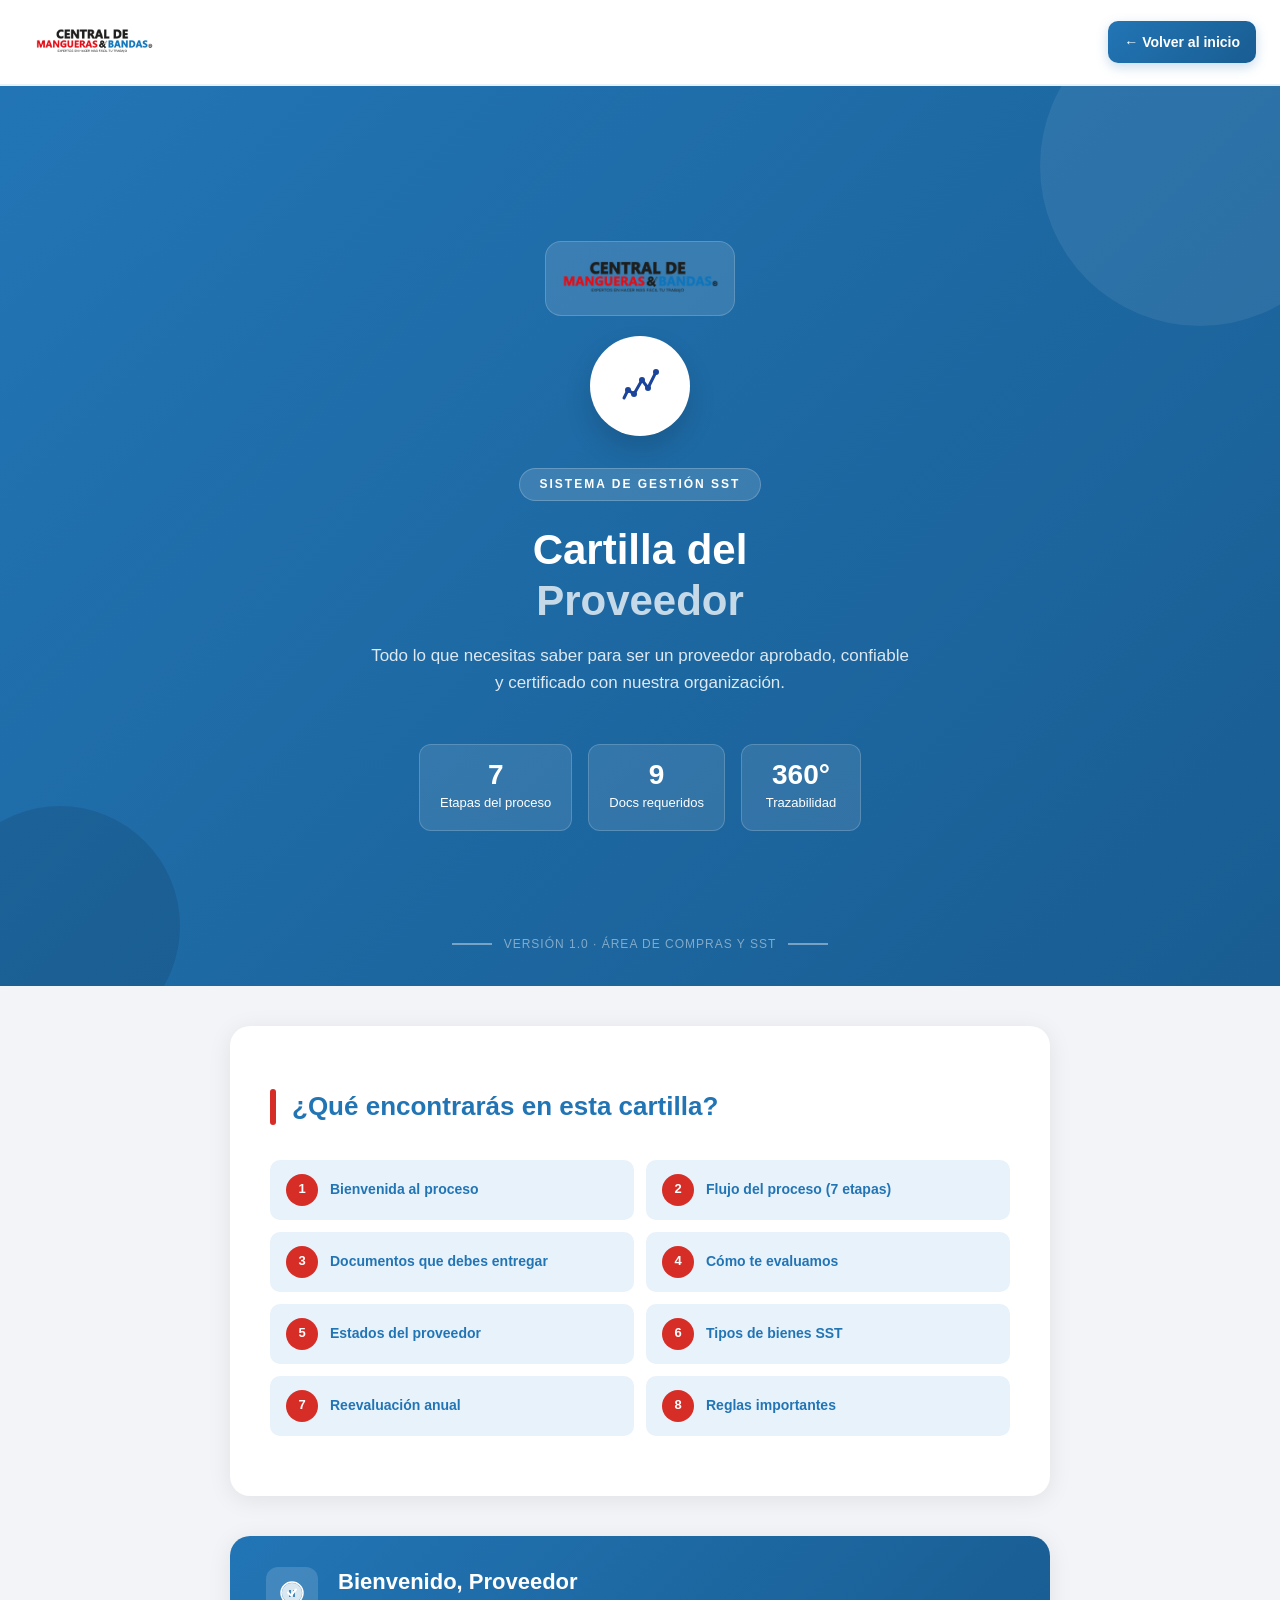
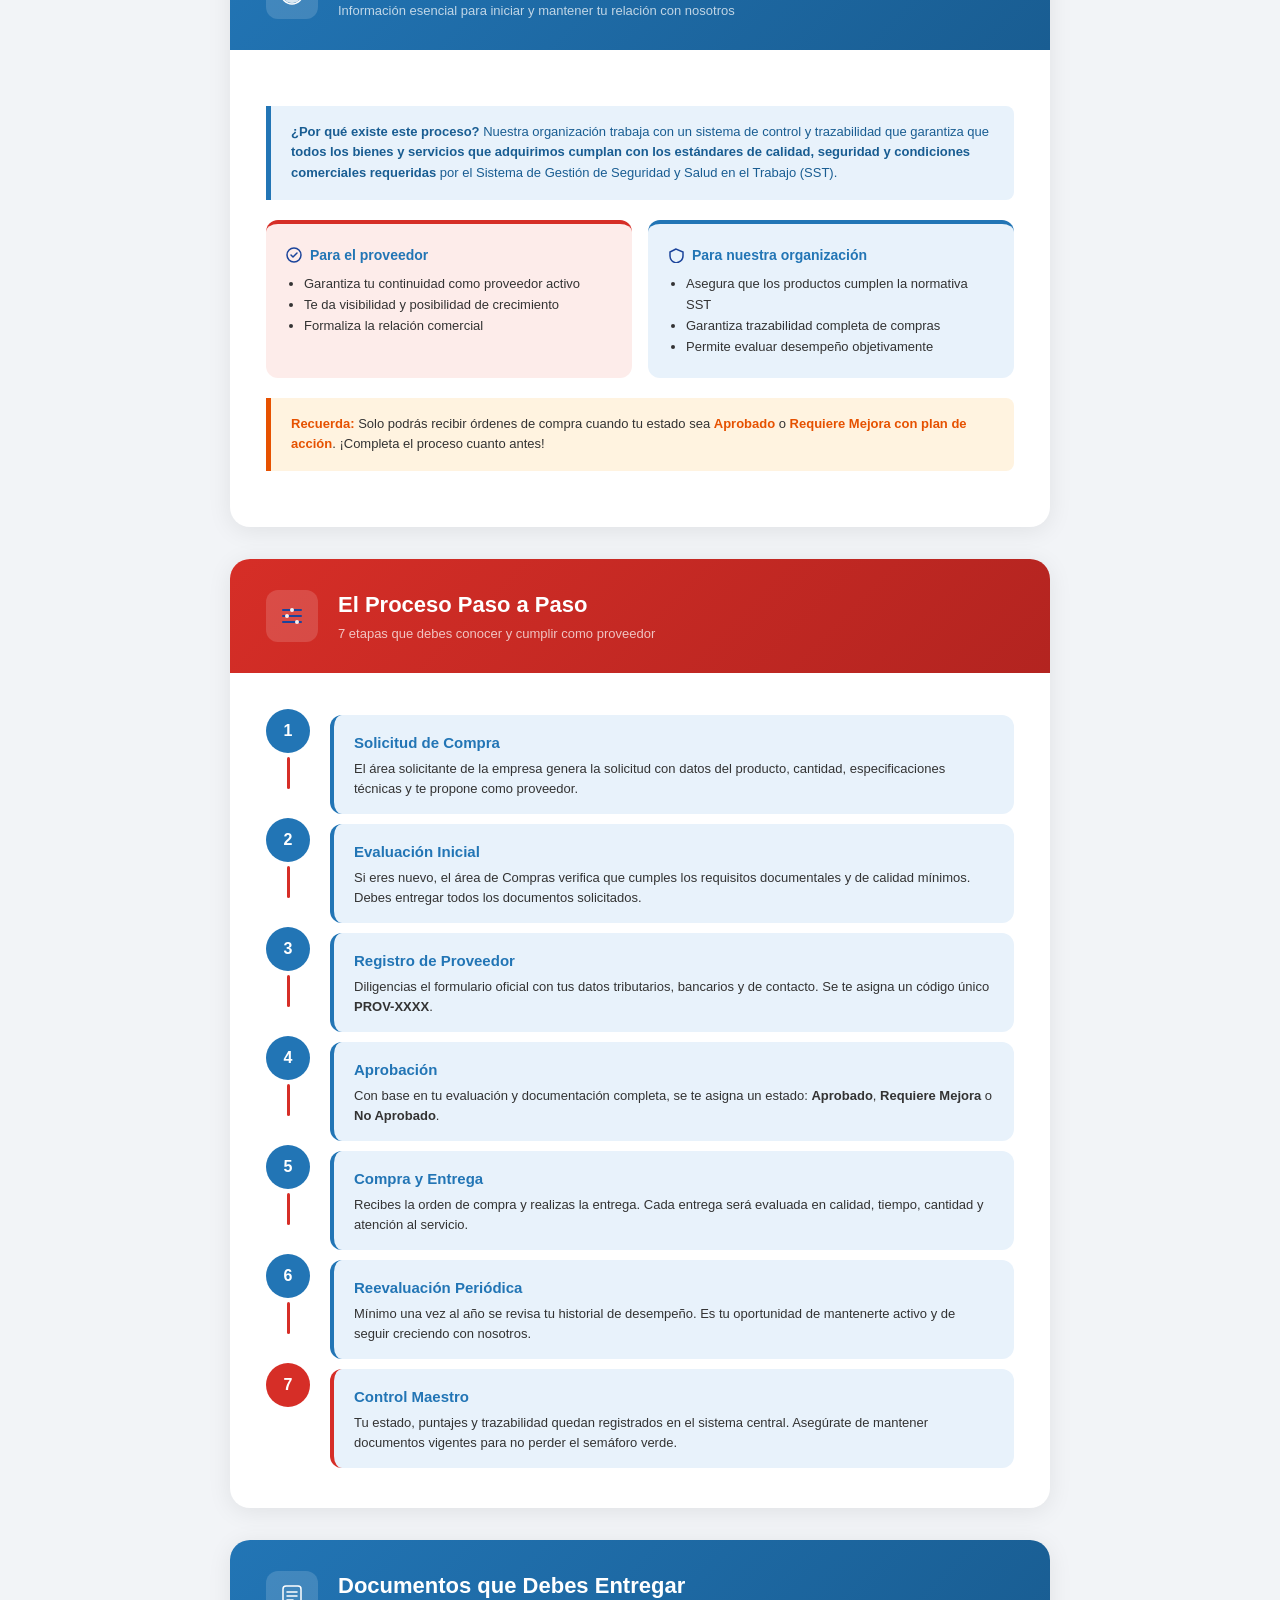
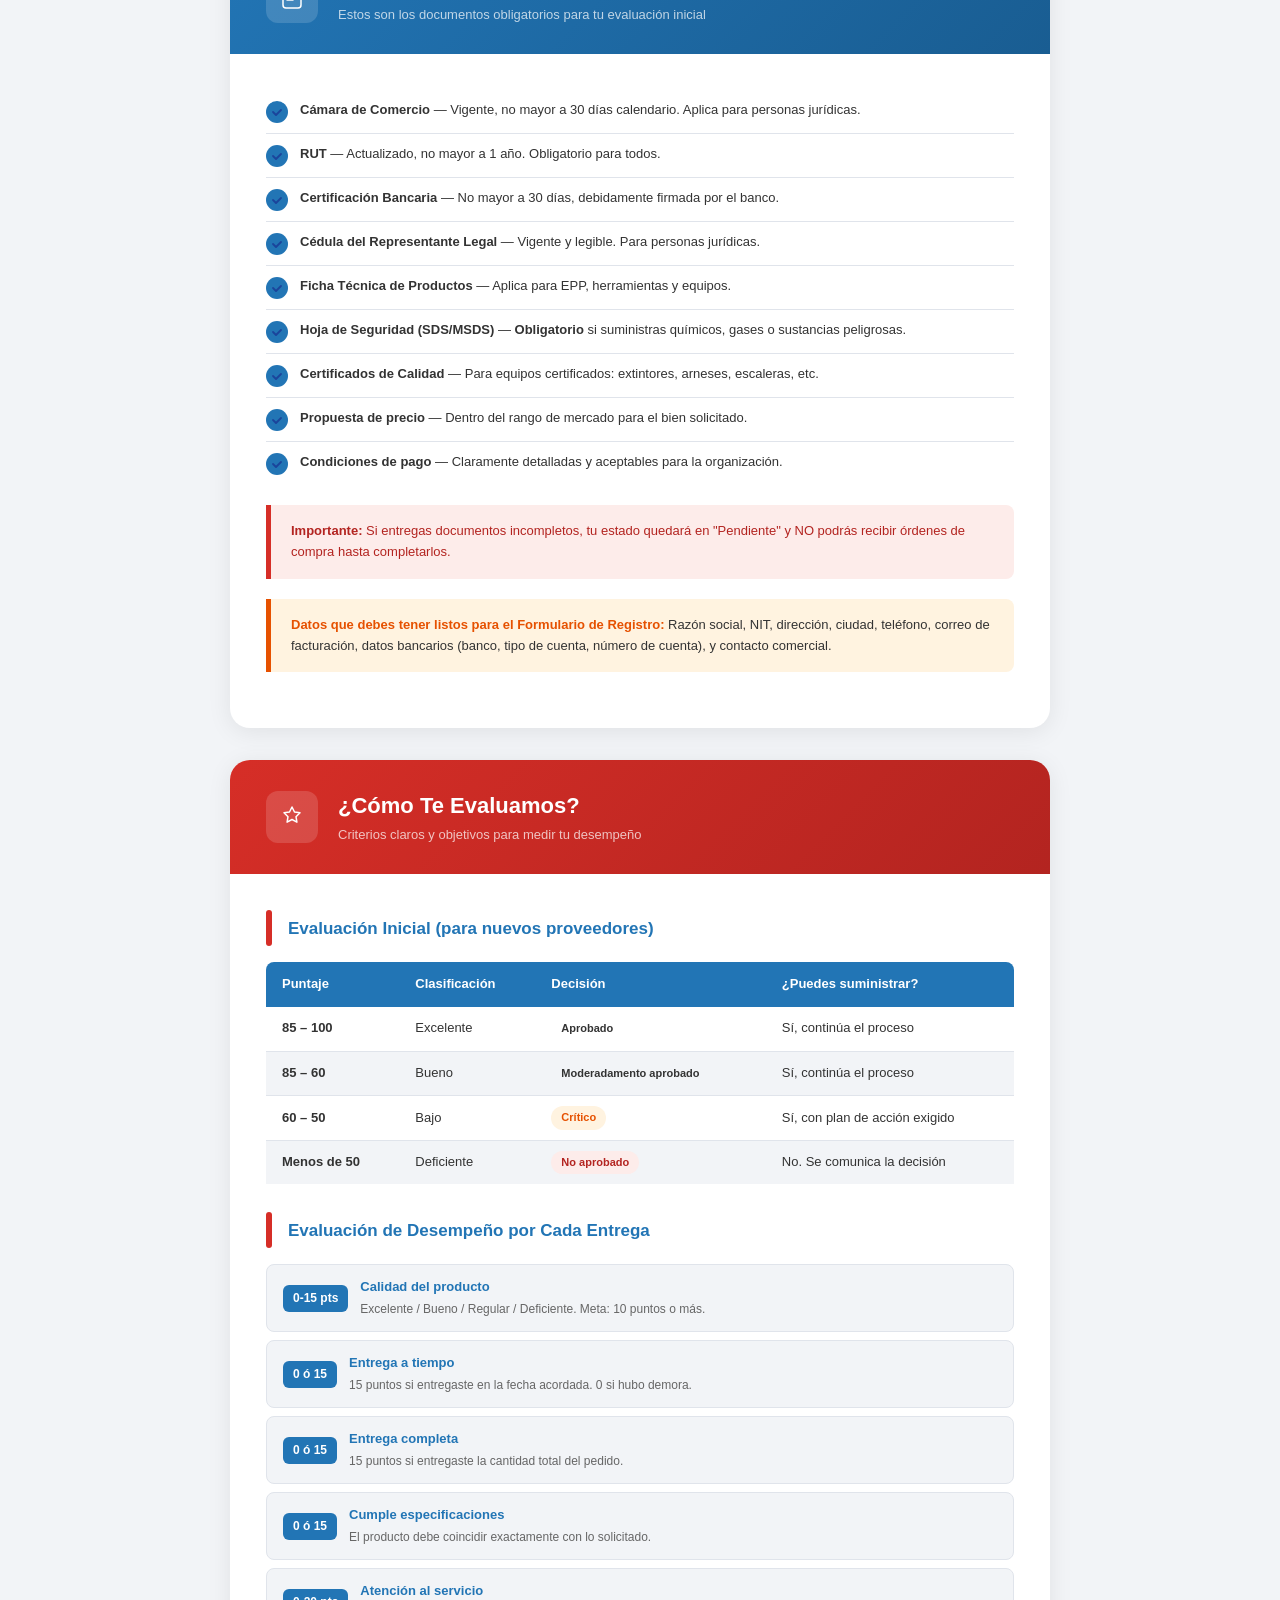
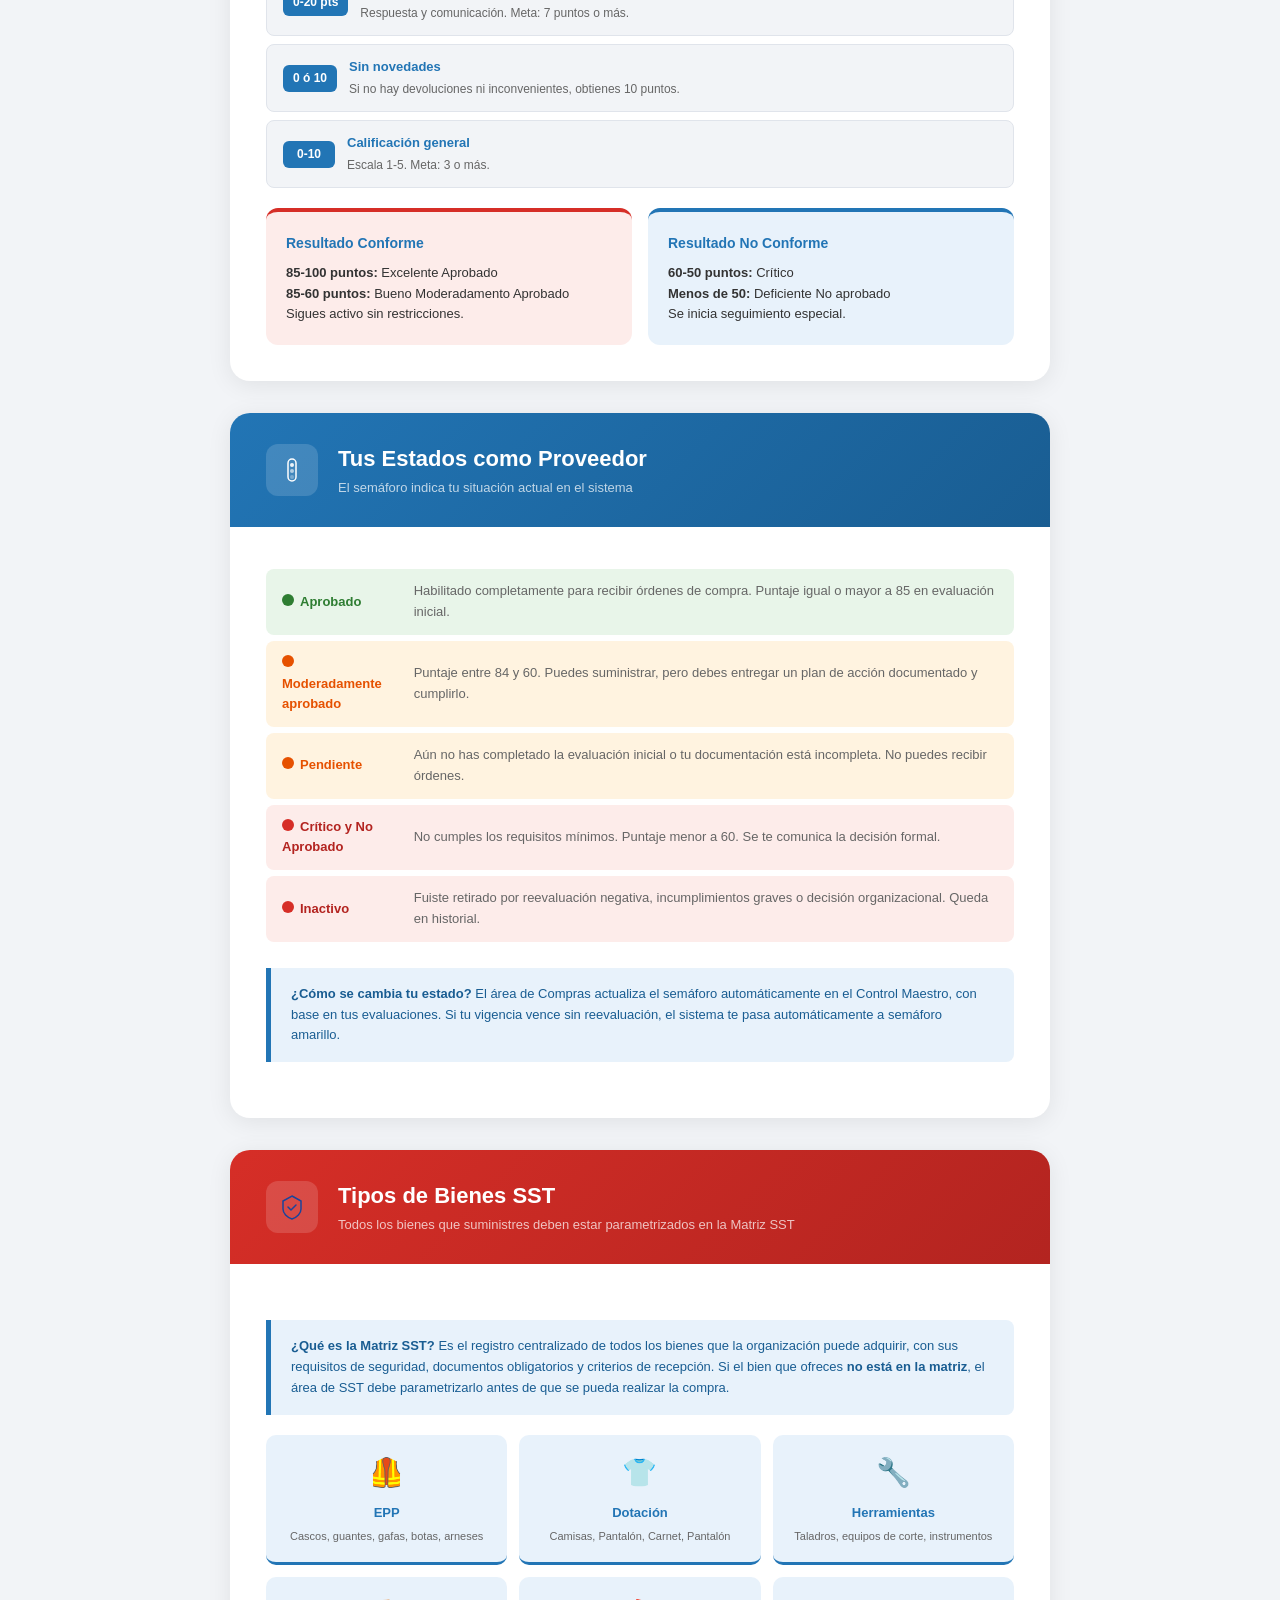
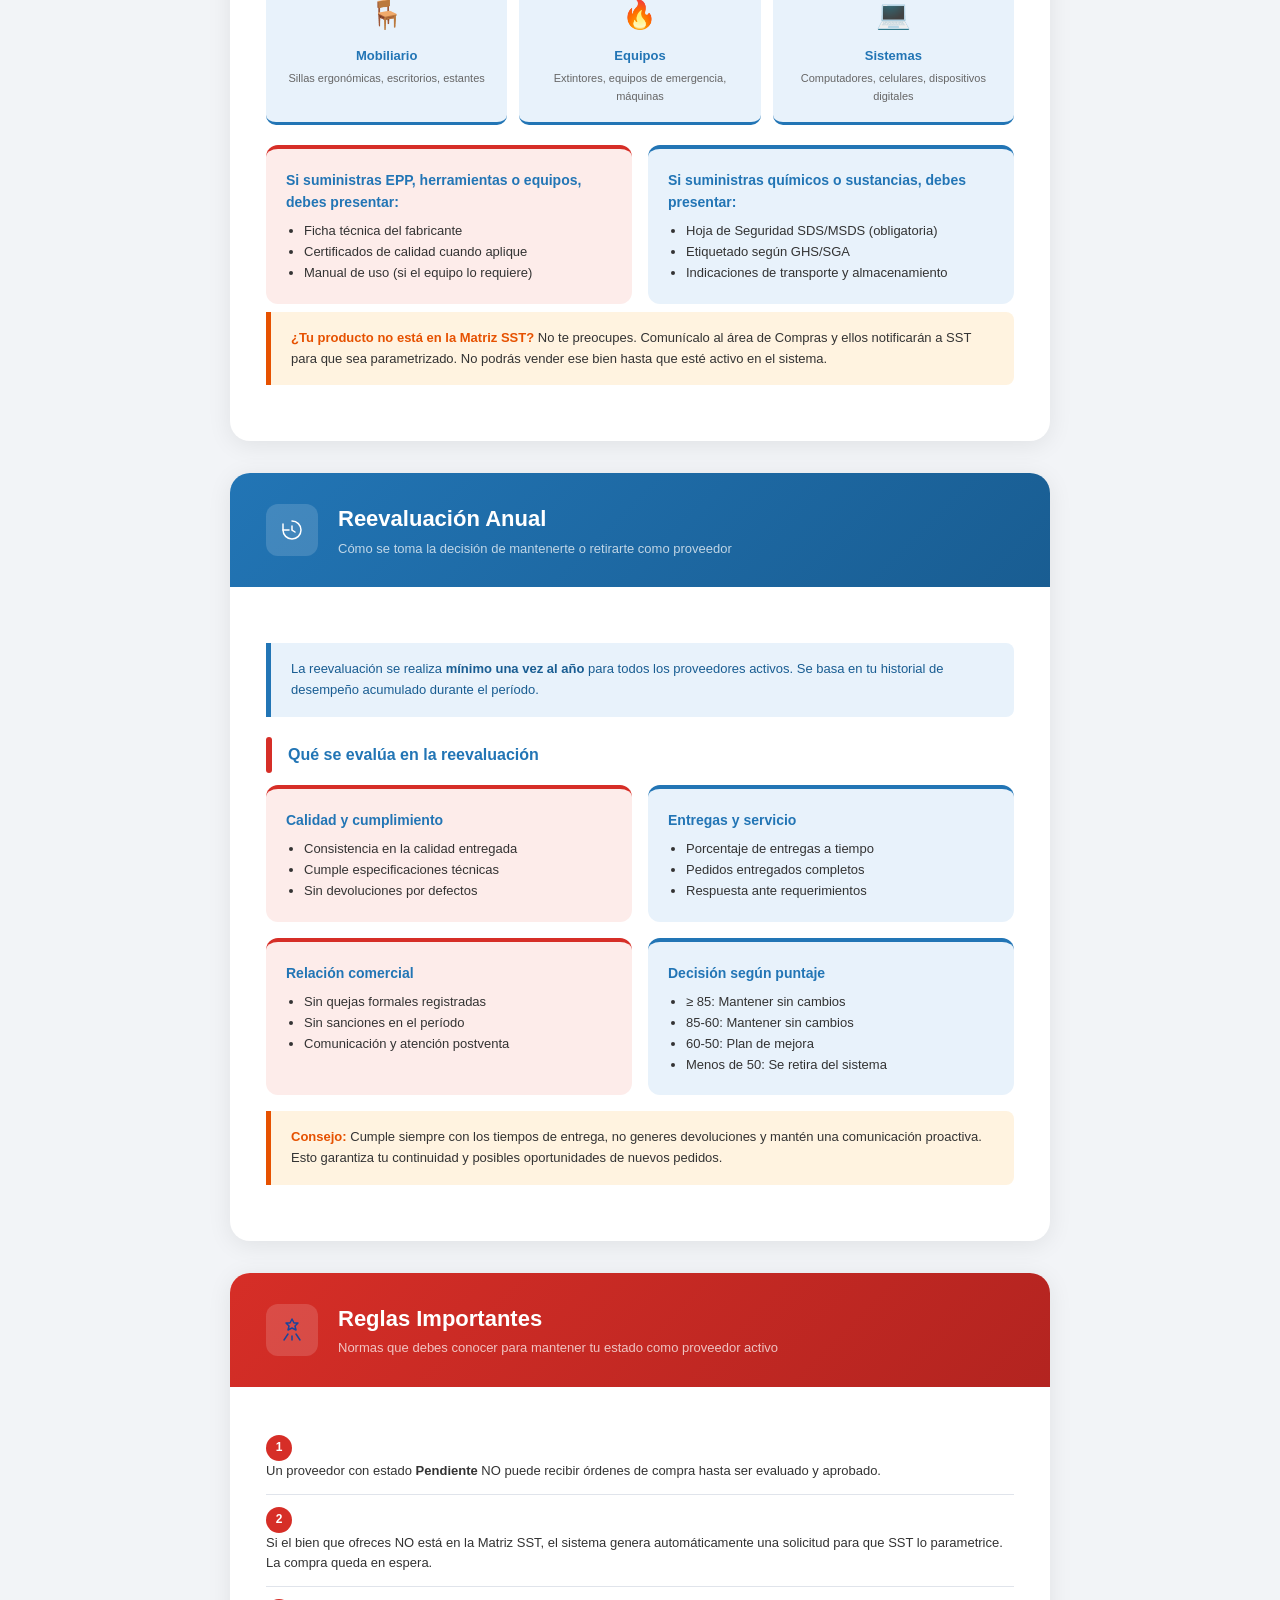
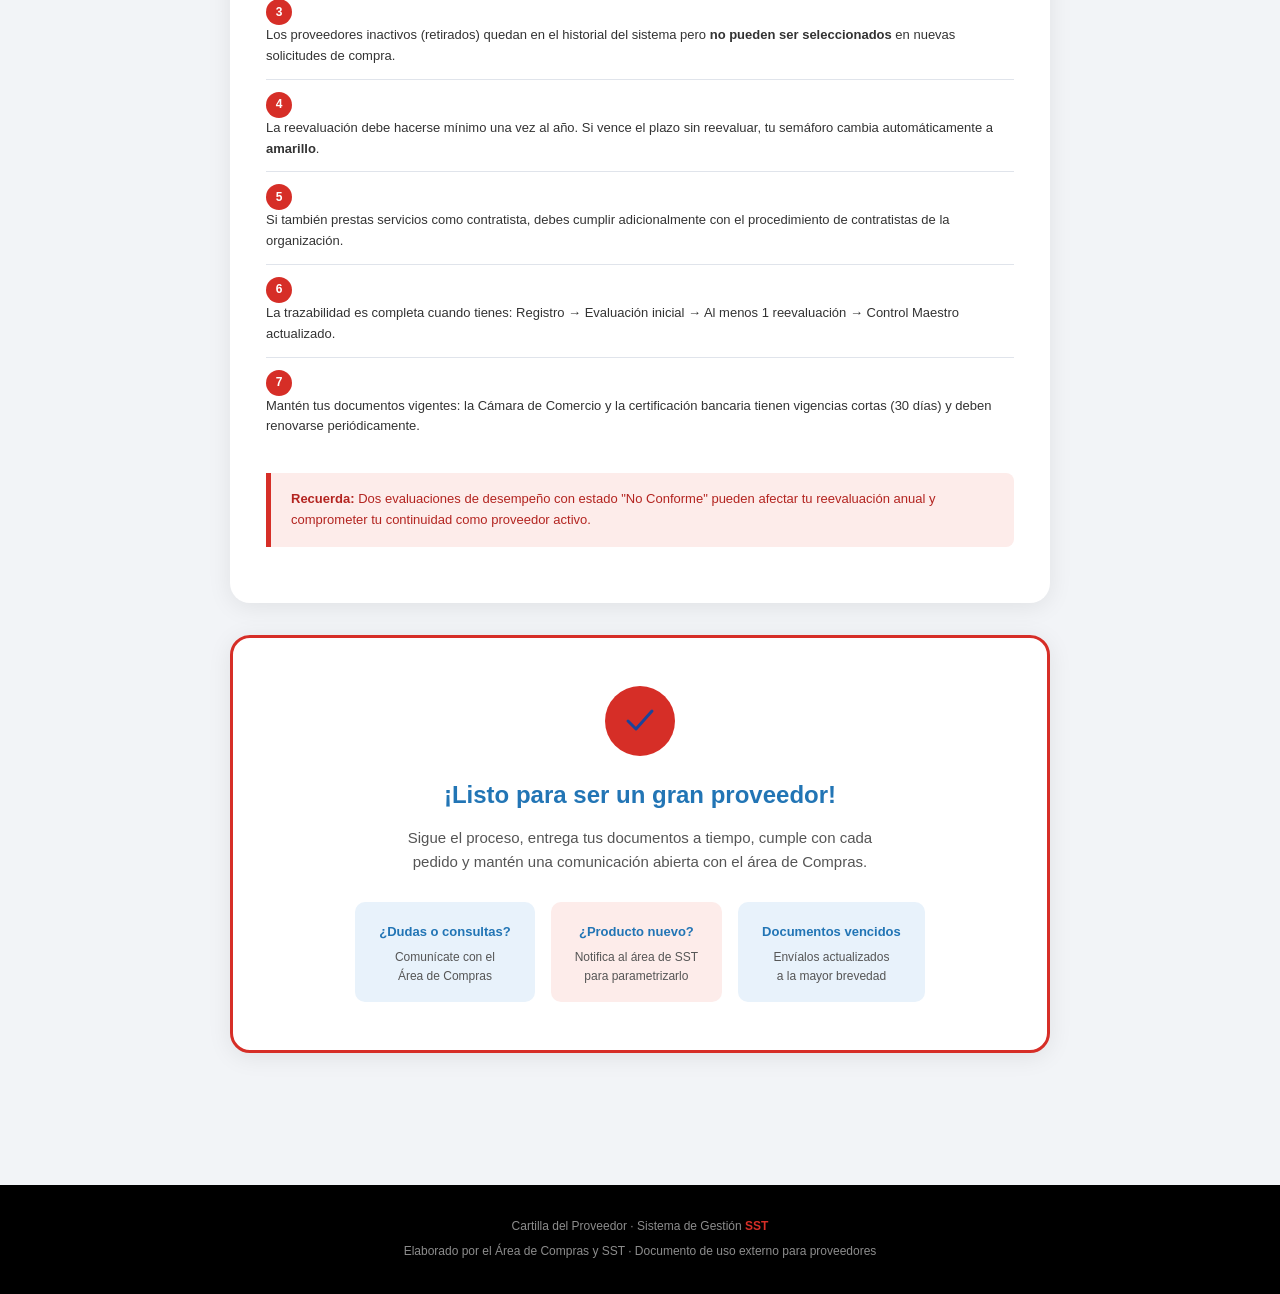
==== cartilla_proveedores.html @ bd63852d "Primer commit" ====
<!DOCTYPE html>
<html lang="es" class="theme-corporativo">
<head>
<base target="_top">
<meta charset="UTF-8">
<meta name="viewport" content="width=device-width, initial-scale=1.0">
<title>Cartilla del Proveedor</title>
<link rel="stylesheet" href="css/variables.css">
<link rel="stylesheet" href="css/base.css">
<link rel="stylesheet" href="css/themes.css">
<link rel="stylesheet" href="css/proveedores.css">

</head>
<body>
  <div class="topbar">
  <img src="logo.png" alt="Logo empresa" class="logo-topbar" onerror="this.style.display='none'">
  <a class="btn-volver" href="inicio.html">← Volver al inicio</a>
</div>

<!-- ============ PORTADA ============ -->
<div class="portada">
       <img src="logo.png" alt="Logo empresa" class="logo-portada" onerror="this.style.display='none'"> 
  <div class="portada-icono">
    <svg viewBox="0 0 52 52" fill="none" xmlns="http://www.w3.org/2000/svg">
      <path d="M10 38l4-8 6 4 8-14 6 8 8-16" stroke="#1b449b" stroke-width="3" stroke-linecap="round" stroke-linejoin="round"/>
      <circle cx="14" cy="30" r="3" fill="#1b449b"/>
      <circle cx="20" cy="34" r="3" fill="#1b449b"/>
      <circle cx="28" cy="20" r="3" fill="#1b449b"/>
      <circle cx="34" cy="28" r="3" fill="#1b449b"/>
      <circle cx="42" cy="12" r="3" fill="#1b449b"/>
    </svg>
  </div>
  <div class="portada-tag">Sistema de Gestión SST</div>
  <h1>Cartilla del<br><span>Proveedor</span></h1>
  <p>Todo lo que necesitas saber para ser un proveedor aprobado, confiable y certificado con nuestra organización.</p>
  <div class="portada-cards">
    <div class="portada-card"><span class="num">7</span>Etapas del proceso</div>
    <div class="portada-card"><span class="num">9</span>Docs requeridos</div>
    <div class="portada-card"><span class="num">360°</span>Trazabilidad</div>
  </div>
  <div class="portada-bottom">
    <div class="linea"></div>
    <span>Versión 1.0 · Área de Compras y SST</span>
    <div class="linea"></div>
  </div>
</div>

<!-- ============ ÍNDICE ============ -->
<div class="contenido">

<div class="indice" style="margin-top:40px;">
  <div class="seccion-titulo">
    <div class="barra"></div>
    <h2>¿Qué encontrarás en esta cartilla?</h2>
  </div>
  <div class="indice-grid">
    <a class="indice-item" href="#bienvenida"><div class="indice-num">1</div>Bienvenida al proceso</a>
    <a class="indice-item" href="#flujo"><div class="indice-num">2</div>Flujo del proceso (7 etapas)</a>
    <a class="indice-item" href="#documentos"><div class="indice-num">3</div>Documentos que debes entregar</a>
    <a class="indice-item" href="#evaluacion"><div class="indice-num">4</div>Cómo te evaluamos</a>
    <a class="indice-item" href="#semaforo"><div class="indice-num">5</div>Estados del proveedor</a>
    <a class="indice-item" href="#bienes"><div class="indice-num">6</div>Tipos de bienes SST</a>
    <a class="indice-item" href="#reeval"><div class="indice-num">7</div>Reevaluación anual</a>
    <a class="indice-item" href="#reglas"><div class="indice-num">8</div>Reglas importantes</a>
  </div>
</div>

<!-- ============ SECCIÓN 1: BIENVENIDA ============ -->
<div class="seccion" id="bienvenida">
  <div class="seccion-header">
    <div class="icono-header">
      <svg width="28" height="28" viewBox="0 0 28 28" fill="none">
        <path d="M14 4C8.48 4 4 8.48 4 14s4.48 10 10 10 10-4.48 10-10S19.52 4 14 4zm-1 14H11V11h2v7zm4 0h-2V11h2v7z" fill="white" opacity="0.8"/>
        <path d="M14 3C8 3 3 8 3 14s5 11 11 11 11-5 11-11S20 3 14 3z" stroke="white" stroke-width="1.5" fill="none"/>
        <path d="M10 13.5l3 3 5-6" stroke="white" stroke-width="2" stroke-linecap="round" stroke-linejoin="round"/>
      </svg>
    </div>
    <div>
      <h3>Bienvenido, Proveedor</h3>
      <p>Información esencial para iniciar y mantener tu relación con nosotros</p>
    </div>
  </div>
  <div class="seccion-body">
    <div class="info-box">
      <strong>¿Por qué existe este proceso?</strong> Nuestra organización trabaja con un sistema de control y trazabilidad que garantiza que <strong>todos los bienes y servicios que adquirimos cumplan con los estándares de calidad, seguridad y condiciones comerciales requeridas</strong> por el Sistema de Gestión de Seguridad y Salud en el Trabajo (SST).
    </div>
    <div class="cards-grid" style="margin-top:20px;">
      <div class="card-info">
        <h4>
          <svg width="16" height="16" viewBox="0 0 16 16" fill="none"><circle cx="8" cy="8" r="7" stroke="#1b449b" stroke-width="1.5"/><path d="M5 8l2 2 4-4" stroke="#1b449b" stroke-width="1.5" stroke-linecap="round" stroke-linejoin="round"/></svg>
          Para el proveedor
        </h4>
        <ul>
          <li>Garantiza tu continuidad como proveedor activo</li>
          <li>Te da visibilidad y posibilidad de crecimiento</li>
          <li>Formaliza la relación comercial</li>
        </ul>
      </div>
      <div class="card-info azul-card">
        <h4>
          <svg width="16" height="16" viewBox="0 0 16 16" fill="none"><path d="M8 2L2 5v4c0 3.3 2.6 6.1 6 6.9C12.4 15.1 15 12.3 15 9V5L8 2z" stroke="#1b449b" stroke-width="1.5" fill="none"/></svg>
          Para nuestra organización
        </h4>
        <ul>
          <li>Asegura que los productos cumplen la normativa SST</li>
          <li>Garantiza trazabilidad completa de compras</li>
          <li>Permite evaluar desempeño objetivamente</li>
        </ul>
      </div>
    </div>
    <div class="tip" style="margin-top:20px;">
      <strong>Recuerda:</strong> Solo podrás recibir órdenes de compra cuando tu estado sea <strong>Aprobado</strong> o <strong>Requiere Mejora con plan de acción</strong>. ¡Completa el proceso cuanto antes!
    </div>
  </div>
</div>

<!-- ============ SECCIÓN 2: FLUJO ============ -->
<div class="seccion" id="flujo">
  <div class="seccion-header verde">
    <div class="icono-header">
      <svg width="28" height="28" viewBox="0 0 28 28" fill="none">
        <path d="M5 14h18M5 8h18M5 20h18" stroke="#1b449b" stroke-width="2" stroke-linecap="round"/>
        <circle cx="9" cy="14" r="2" fill="#f7f0f0"/>
        <circle cx="14" cy="8" r="2" fill="#f7f0f0"/>
        <circle cx="19" cy="20" r="2" fill="#f7f0f0"/>
      </svg>
    </div>
    <div>
      <h3>El Proceso Paso a Paso</h3>
      <p>7 etapas que debes conocer y cumplir como proveedor</p>
    </div>
  </div>
  <div class="seccion-body">
    <div class="flujo">

      <div class="flujo-paso">
        <div class="flujo-linea">
          <div class="flujo-circulo">1</div>
          <div class="flujo-conector"></div>
        </div>
        <div class="flujo-contenido">
          <h4>Solicitud de Compra</h4>
          <p>El área solicitante de la empresa genera la solicitud con datos del producto, cantidad, especificaciones técnicas y te propone como proveedor.</p>
        </div>
      </div>

      <div class="flujo-paso">
        <div class="flujo-linea">
          <div class="flujo-circulo">2</div>
          <div class="flujo-conector"></div>
        </div>
        <div class="flujo-contenido">
          <h4>Evaluación Inicial</h4>
          <p>Si eres nuevo, el área de Compras verifica que cumples los requisitos documentales y de calidad mínimos. Debes entregar todos los documentos solicitados.</p>
        </div>
      </div>

      <div class="flujo-paso">
        <div class="flujo-linea">
          <div class="flujo-circulo">3</div>
          <div class="flujo-conector"></div>
        </div>
        <div class="flujo-contenido">
          <h4>Registro de Proveedor</h4>
          <p>Diligencias el formulario oficial con tus datos tributarios, bancarios y de contacto. Se te asigna un código único <strong>PROV-XXXX</strong>.</p>
        </div>
      </div>

      <div class="flujo-paso">
        <div class="flujo-linea">
          <div class="flujo-circulo">4</div>
          <div class="flujo-conector"></div>
        </div>
        <div class="flujo-contenido">
          <h4>Aprobación</h4>
          <p>Con base en tu evaluación y documentación completa, se te asigna un estado: <strong>Aprobado</strong>, <strong>Requiere Mejora</strong> o <strong>No Aprobado</strong>.</p>
        </div>
      </div>

      <div class="flujo-paso">
        <div class="flujo-linea">
          <div class="flujo-circulo">5</div>
          <div class="flujo-conector"></div>
        </div>
        <div class="flujo-contenido">
          <h4>Compra y Entrega</h4>
          <p>Recibes la orden de compra y realizas la entrega. Cada entrega será evaluada en calidad, tiempo, cantidad y atención al servicio.</p>
        </div>
      </div>

      <div class="flujo-paso">
        <div class="flujo-linea">
          <div class="flujo-circulo">6</div>
          <div class="flujo-conector"></div>
        </div>
        <div class="flujo-contenido">
          <h4>Reevaluación Periódica</h4>
          <p>Mínimo una vez al año se revisa tu historial de desempeño. Es tu oportunidad de mantenerte activo y de seguir creciendo con nosotros.</p>
        </div>
      </div>

      <div class="flujo-paso">
        <div class="flujo-linea">
          <div class="flujo-circulo" style="background:var(--verde);color:var(--blanco);">7</div>
        </div>
        <div class="flujo-contenido" style="border-left-color:var(--verde);">
          <h4>Control Maestro</h4>
          <p>Tu estado, puntajes y trazabilidad quedan registrados en el sistema central. Asegúrate de mantener documentos vigentes para no perder el semáforo verde.</p>
        </div>
      </div>

      

    </div>
  </div>
</div>

<!-- ============ SECCIÓN 3: DOCUMENTOS ============ -->
<div class="seccion" id="documentos">
  <div class="seccion-header">
    <div class="icono-header">
      <svg width="28" height="28" viewBox="0 0 28 28" fill="none">
        <rect x="5" y="3" width="18" height="22" rx="3" stroke="white" stroke-width="1.5" fill="none"/>
        <path d="M9 9h10M9 13h10M9 17h6" stroke="white" stroke-width="1.5" stroke-linecap="round"/>
      </svg>
    </div>
    <div>
      <h3>Documentos que Debes Entregar</h3>
      <p>Estos son los documentos obligatorios para tu evaluación inicial</p>
    </div>
  </div>
  <div class="seccion-body">

    <ul class="checklist">
      <li>
        <div class="check-icon">
          <svg viewBox="0 0 12 12" fill="none"><path d="M2 6l3 3 5-5" stroke="#1b449b" stroke-width="1.8" stroke-linecap="round" stroke-linejoin="round"/></svg>
        </div>
        <div>
          <strong>Cámara de Comercio</strong> — Vigente, no mayor a 30 días calendario. Aplica para personas jurídicas.
        </div>
      </li>
      <li>
        <div class="check-icon">
          <svg viewBox="0 0 12 12" fill="none"><path d="M2 6l3 3 5-5" stroke="#1b449b" stroke-width="1.8" stroke-linecap="round" stroke-linejoin="round"/></svg>
        </div>
        <div>
          <strong>RUT</strong> — Actualizado, no mayor a 1 año. Obligatorio para todos.
        </div>
      </li>
      <li>
        <div class="check-icon">
          <svg viewBox="0 0 12 12" fill="none"><path d="M2 6l3 3 5-5" stroke="#1b449b" stroke-width="1.8" stroke-linecap="round" stroke-linejoin="round"/></svg>
        </div>
        <div>
          <strong>Certificación Bancaria</strong> — No mayor a 30 días, debidamente firmada por el banco.
        </div>
      </li>
      <li>
        <div class="check-icon">
          <svg viewBox="0 0 12 12" fill="none"><path d="M2 6l3 3 5-5" stroke="#1b449b" stroke-width="1.8" stroke-linecap="round" stroke-linejoin="round"/></svg>
        </div>
        <div>
          <strong>Cédula del Representante Legal</strong> — Vigente y legible. Para personas jurídicas.
        </div>
      </li>
      <li>
        <div class="check-icon">
          <svg viewBox="0 0 12 12" fill="none"><path d="M2 6l3 3 5-5" stroke="#1b449b" stroke-width="1.8" stroke-linecap="round" stroke-linejoin="round"/></svg>
        </div>
        <div>
          <strong>Ficha Técnica de Productos</strong> — Aplica para EPP, herramientas y equipos.
        </div>
      </li>
      <li>
        <div class="check-icon">
          <svg viewBox="0 0 12 12" fill="none"><path d="M2 6l3 3 5-5" stroke="#1b449b" stroke-width="1.8" stroke-linecap="round" stroke-linejoin="round"/></svg>
        </div>
        <div>
          <strong>Hoja de Seguridad (SDS/MSDS)</strong> — <strong>Obligatorio</strong> si suministras químicos, gases o sustancias peligrosas.
        </div>
      </li>
      <li>
        <div class="check-icon">
          <svg viewBox="0 0 12 12" fill="none"><path d="M2 6l3 3 5-5" stroke="#1b449b" stroke-width="1.8" stroke-linecap="round" stroke-linejoin="round"/></svg>
        </div>
        <div>
          <strong>Certificados de Calidad</strong> — Para equipos certificados: extintores, arneses, escaleras, etc.
        </div>
      </li>
      <li>
        <div class="check-icon">
          <svg viewBox="0 0 12 12" fill="none"><path d="M2 6l3 3 5-5" stroke="#1b449b" stroke-width="1.8" stroke-linecap="round" stroke-linejoin="round"/></svg>
        </div>
        <div>
          <strong>Propuesta de precio</strong> — Dentro del rango de mercado para el bien solicitado.
        </div>
      </li>
      <li>
        <div class="check-icon">
          <svg viewBox="0 0 12 12" fill="none"><path d="M2 6l3 3 5-5" stroke="#1b449b" stroke-width="1.8" stroke-linecap="round" stroke-linejoin="round"/></svg>
        </div>
        <div>
          <strong>Condiciones de pago</strong> — Claramente detalladas y aceptables para la organización.
        </div>
      </li>
    </ul>

    <div class="alerta" style="margin-top:20px;">
      <strong>Importante:</strong> Si entregas documentos incompletos, tu estado quedará en "Pendiente" y NO podrás recibir órdenes de compra hasta completarlos.
    </div>

    <div class="tip">
      <strong>Datos que debes tener listos para el Formulario de Registro:</strong> Razón social, NIT, dirección, ciudad, teléfono, correo de facturación, datos bancarios (banco, tipo de cuenta, número de cuenta), y contacto comercial.
    </div>

  </div>
</div>

<!-- ============ SECCIÓN 4: EVALUACIÓN ============ -->
<div class="seccion" id="evaluacion">
  <div class="seccion-header verde">
    <div class="icono-header">
      <svg width="28" height="28" viewBox="0 0 28 28" fill="none">
        <path d="M14 4l2.5 5 5.5.8-4 3.9.9 5.5L14 16.5l-4.9 2.7.9-5.5L6 9.8l5.5-.8L14 4z" stroke="#ffffff" stroke-width="1.5" stroke-linejoin="round" fill="none"/>
      </svg>
    </div>
    <div>
      <h3>¿Cómo Te Evaluamos?</h3>
      <p>Criterios claros y objetivos para medir tu desempeño</p>
    </div>
  </div>
  <div class="seccion-body">

    <div class="seccion-titulo" style="margin-bottom:16px;">
      <div class="barra"></div>
      <h2 style="font-size:17px;">Evaluación Inicial (para nuevos proveedores)</h2>
    </div>

    <table class="puntaje-tabla">
      <thead>
        <tr>
          <th>Puntaje</th>
          <th>Clasificación</th>
          <th>Decisión</th>
          <th>¿Puedes suministrar?</th>
        </tr>
      </thead>
      <tbody>
        <tr>
          <td><strong>85 – 100</strong></td>
          <td>Excelente</td>
          <td><span class="badge aprobado">Aprobado</span></td>
          <td>Sí, continúa el proceso</td>
        </tr>
        <tr>
          <td><strong>85 – 60</strong></td>
          <td>Bueno</td>
          <td><span class="badge aprobado">Moderadamento aprobado</span></td>
          <td>Sí, continúa el proceso</td>
        </tr>
        <tr>
          <td><strong>60 – 50</strong></td>
          <td>Bajo</td>
          <td><span class="badge mejora">Crítico</span></td>
          <td>Sí, con plan de acción exigido</td>
        </tr>
        <tr>
          <td><strong>Menos de 50</strong></td>
          <td>Deficiente</td>
          <td><span class="badge rechazado">No aprobado</span></td>
          <td>No. Se comunica la decisión</td>
        </tr>
      </tbody>
    </table>

    <div class="seccion-titulo" style="margin-top:28px; margin-bottom:16px;">
      <div class="barra"></div>
      <h2 style="font-size:17px;">Evaluación de Desempeño por Cada Entrega</h2>
    </div>

    <div class="criterio-item">
      <div class="criterio-puntos">0-15 pts</div>
      <div>
        <div class="criterio-nombre">Calidad del producto</div>
        <div class="criterio-desc">Excelente / Bueno / Regular / Deficiente. Meta: 10 puntos o más.</div>
      </div>
    </div>
    <div class="criterio-item">
      <div class="criterio-puntos">0 ó 15</div>
      <div>
        <div class="criterio-nombre">Entrega a tiempo</div>
        <div class="criterio-desc">15 puntos si entregaste en la fecha acordada. 0 si hubo demora.</div>
      </div>
    </div>
    <div class="criterio-item">
      <div class="criterio-puntos">0 ó 15</div>
      <div>
        <div class="criterio-nombre">Entrega completa</div>
        <div class="criterio-desc">15 puntos si entregaste la cantidad total del pedido.</div>
      </div>
    </div>
    <div class="criterio-item">
      <div class="criterio-puntos">0 ó 15</div>
      <div>
        <div class="criterio-nombre">Cumple especificaciones</div>
        <div class="criterio-desc">El producto debe coincidir exactamente con lo solicitado.</div>
      </div>
    </div>
    <div class="criterio-item">
      <div class="criterio-puntos">0-20 pts</div>
      <div>
        <div class="criterio-nombre">Atención al servicio</div>
        <div class="criterio-desc">Respuesta y comunicación. Meta: 7 puntos o más.</div>
      </div>
    </div>
    <div class="criterio-item">
      <div class="criterio-puntos">0 ó 10</div>
      <div>
        <div class="criterio-nombre">Sin novedades</div>
        <div class="criterio-desc">Si no hay devoluciones ni inconvenientes, obtienes 10 puntos.</div>
      </div>
    </div>
    <div class="criterio-item">
      <div class="criterio-puntos">0-10</div>
      <div>
        <div class="criterio-nombre">Calificación general</div>
        <div class="criterio-desc">Escala 1-5. Meta: 3 o más.</div>
      </div>
    </div>

    <div class="cards-grid" style="margin-top:20px;">
      <div class="card-info">
        <h4>Resultado Conforme</h4>
        <p><strong>85-100 puntos:</strong> Excelente Aprobado<br><strong>85-60 puntos:</strong> Bueno Moderadamento Aprobado<br>Sigues activo sin restricciones.</p>
      </div>
      <div class="card-info azul-card">
        <h4>Resultado No Conforme</h4>
        <p><strong>60-50 puntos:</strong> Crítico<br><strong>Menos de 50:</strong> Deficiente No aprobado<br>Se inicia seguimiento especial.</p>
      </div>
    </div>

  </div>
</div>

<!-- ============ SECCIÓN 5: SEMÁFORO ============ -->
<div class="seccion" id="semaforo">
  <div class="seccion-header">
    <div class="icono-header">
      <svg width="28" height="28" viewBox="0 0 28 28" fill="none">
        <rect x="10" y="3" width="8" height="22" rx="4" stroke="white" stroke-width="1.5" fill="none"/>
        <circle cx="14" cy="9" r="2" fill="white" opacity="0.9"/>
        <circle cx="14" cy="15" r="2" fill="white" opacity="0.6"/>
        <circle cx="14" cy="21" r="2" fill="white" opacity="0.3"/>
      </svg>
    </div>
    <div>
      <h3>Tus Estados como Proveedor</h3>
      <p>El semáforo indica tu situación actual en el sistema</p>
    </div>
  </div>
  <div class="seccion-body">

    <table class="semaforo-tabla">
      <tbody>
        <tr class="semaforo-fila">
          <td class="estado-verde"><span class="punto verde"></span>Aprobado</td>
          <td class="estado-verde">Habilitado completamente para recibir órdenes de compra. Puntaje igual o mayor a 85 en evaluación inicial.</td>
        </tr>
        <tr class="semaforo-fila">
          <td class="estado-amarillo"><span class="punto amarillo"></span>Moderadamente aprobado</td>
          <td class="estado-amarillo">Puntaje entre 84 y 60. Puedes suministrar, pero debes entregar un plan de acción documentado y cumplirlo.</td>
        </tr>
        <tr class="semaforo-fila">
          <td class="estado-amarillo"><span class="punto amarillo"></span>Pendiente</td>
          <td class="estado-amarillo">Aún no has completado la evaluación inicial o tu documentación está incompleta. No puedes recibir órdenes.</td>
        </tr>
        <tr class="semaforo-fila">
          <td class="estado-rojo"><span class="punto rojo"></span>Crítico y No Aprobado</td>
          <td class="estado-rojo">No cumples los requisitos mínimos. Puntaje menor a 60. Se te comunica la decisión formal.</td>
        </tr>
        <tr class="semaforo-fila">
          <td class="estado-rojo"><span class="punto rojo"></span>Inactivo</td>
          <td class="estado-rojo">Fuiste retirado por reevaluación negativa, incumplimientos graves o decisión organizacional. Queda en historial.</td>
        </tr>
      </tbody>
    </table>

    <div class="info-box" style="margin-top:20px;">
      <strong>¿Cómo se cambia tu estado?</strong> El área de Compras actualiza el semáforo automáticamente en el Control Maestro, con base en tus evaluaciones. Si tu vigencia vence sin reevaluación, el sistema te pasa automáticamente a semáforo amarillo.
    </div>

  </div>
</div>

<!-- ============ SECCIÓN 6: BIENES SST ============ -->
<div class="seccion" id="bienes">
  <div class="seccion-header verde">
    <div class="icono-header">
      <svg width="28" height="28" viewBox="0 0 28 28" fill="none">
        <path d="M14 3l9 5v8c0 4.4-3.9 8.5-9 10-5.1-1.5-9-5.6-9-10V8l9-5z" stroke="#1b449b" stroke-width="1.5" fill="none"/>
        <path d="M10 14l3 3 5-5" stroke="#1b449b" stroke-width="1.5" stroke-linecap="round" stroke-linejoin="round"/>
      </svg>
    </div>
    <div>
      <h3>Tipos de Bienes SST</h3>
      <p>Todos los bienes que suministres deben estar parametrizados en la Matriz SST</p>
    </div>
  </div>
  <div class="seccion-body">

    <div class="info-box" style="margin-bottom:20px;">
      <strong>¿Qué es la Matriz SST?</strong> Es el registro centralizado de todos los bienes que la organización puede adquirir, con sus requisitos de seguridad, documentos obligatorios y criterios de recepción. Si el bien que ofreces <strong>no está en la matriz</strong>, el área de SST debe parametrizarlo antes de que se pueda realizar la compra.
    </div>

    <div class="categorias-grid">
      <div class="categoria-card">
        <span class="cat-icono">🦺</span>
        <h5>EPP</h5>
        <p>Cascos, guantes, gafas, botas, arneses</p>
      </div>
      <div class="categoria-card">
        <span class="cat-icono">👕</span>
        <h5>Dotación</h5>
        <p>Camisas, Pantalón, Carnet, Pantalón</p>
      </div>
      <div class="categoria-card">
        <span class="cat-icono">🔧</span>
        <h5>Herramientas</h5>
        <p>Taladros, equipos de corte, instrumentos</p>
      </div>
      <div class="categoria-card">
        <span class="cat-icono">🪑</span>
        <h5>Mobiliario</h5>
        <p>Sillas ergonómicas, escritorios, estantes</p>
      </div>
      <div class="categoria-card">
        <span class="cat-icono">🔥</span>
        <h5>Equipos</h5>
        <p>Extintores, equipos de emergencia, máquinas</p>
      </div>
      <div class="categoria-card">
        <span class="cat-icono">💻</span>
        <h5>Sistemas</h5>
        <p>Computadores, celulares, dispositivos digitales</p>
      </div>
    </div>

    <div class="cards-grid" style="margin-top:20px;">
      <div class="card-info">
        <h4>Si suministras EPP, herramientas o equipos, debes presentar:</h4>
        <ul>
          <li>Ficha técnica del fabricante</li>
          <li>Certificados de calidad cuando aplique</li>
          <li>Manual de uso (si el equipo lo requiere)</li>
        </ul>
      </div>
      <div class="card-info azul-card">
        <h4>Si suministras químicos o sustancias, debes presentar:</h4>
        <ul>
          <li>Hoja de Seguridad SDS/MSDS (obligatoria)</li>
          <li>Etiquetado según GHS/SGA</li>
          <li>Indicaciones de transporte y almacenamiento</li>
        </ul>
      </div>
    </div>

    <div class="tip" style="margin-top:8px;">
      <strong>¿Tu producto no está en la Matriz SST?</strong> No te preocupes. Comunícalo al área de Compras y ellos notificarán a SST para que sea parametrizado. No podrás vender ese bien hasta que esté activo en el sistema.
    </div>

  </div>
</div>

<!-- ============ SECCIÓN 7: REEVALUACIÓN ============ -->
<div class="seccion" id="reeval">
  <div class="seccion-header">
    <div class="icono-header">
      <svg width="28" height="28" viewBox="0 0 28 28" fill="none">
        <path d="M5 14a9 9 0 1 0 9-9" stroke="white" stroke-width="1.5" stroke-linecap="round" fill="none"/>
        <path d="M5 8v6h6" stroke="white" stroke-width="1.5" stroke-linecap="round" stroke-linejoin="round" fill="none"/>
        <path d="M14 10v4l3 2" stroke="white" stroke-width="1.5" stroke-linecap="round" fill="none"/>
      </svg>
    </div>
    <div>
      <h3>Reevaluación Anual</h3>
      <p>Cómo se toma la decisión de mantenerte o retirarte como proveedor</p>
    </div>
  </div>
  <div class="seccion-body">

    <div class="info-box" style="margin-bottom:20px;">
      La reevaluación se realiza <strong>mínimo una vez al año</strong> para todos los proveedores activos. Se basa en tu historial de desempeño acumulado durante el período.
    </div>

    <div class="seccion-titulo" style="margin-bottom:12px;">
      <div class="barra"></div>
      <h2 style="font-size:16px;">Qué se evalúa en la reevaluación</h2>
    </div>

    <div class="cards-grid">
      <div class="card-info">
        <h4>Calidad y cumplimiento</h4>
        <ul>
          <li>Consistencia en la calidad entregada</li>
          <li>Cumple especificaciones técnicas</li>
          <li>Sin devoluciones por defectos</li>
        </ul>
      </div>
      <div class="card-info azul-card">
        <h4>Entregas y servicio</h4>
        <ul>
          <li>Porcentaje de entregas a tiempo</li>
          <li>Pedidos entregados completos</li>
          <li>Respuesta ante requerimientos</li>
        </ul>
      </div>
      <div class="card-info">
        <h4>Relación comercial</h4>
        <ul>
          <li>Sin quejas formales registradas</li>
          <li>Sin sanciones en el período</li>
          <li>Comunicación y atención postventa</li>
        </ul>
      </div>
      <div class="card-info azul-card">
        <h4>Decisión según puntaje</h4>
        <ul>
          <li>≥ 85: Mantener sin cambios</li>
          <li>85-60: Mantener sin cambios</li>
          <li>60-50: Plan de mejora</li>
          <li>Menos de 50: Se retira del sistema</li>
        </ul>
      </div>
    </div>

    <div class="tip" style="margin-top:16px;">
      <strong>Consejo:</strong> Cumple siempre con los tiempos de entrega, no generes devoluciones y mantén una comunicación proactiva. Esto garantiza tu continuidad y posibles oportunidades de nuevos pedidos.
    </div>

  </div>
</div>

<!-- ============ SECCIÓN 8: REGLAS ============ -->
<div class="seccion" id="reglas">
  <div class="seccion-header verde">
    <div class="icono-header">
      <svg width="28" height="28" viewBox="0 0 28 28" fill="none">
        <path d="M14 3l2 4h4l-3 3 1 4-4-2-4 2 1-4-3-3h4l2-4z" stroke="#1b449b" stroke-width="1.5" stroke-linejoin="round" fill="none"/>
        <path d="M10 18l-4 6M18 18l4 6M14 20v4" stroke="#1b449b" stroke-width="1.5" stroke-linecap="round" fill="none"/>
      </svg>
    </div>
    <div>
      <h3>Reglas Importantes</h3>
      <p>Normas que debes conocer para mantener tu estado como proveedor activo</p>
    </div>
  </div>
  <div class="seccion-body">
    <ol class="reglas-lista">
      <li>Un proveedor con estado <strong> Pendiente</strong> NO puede recibir órdenes de compra hasta ser evaluado y aprobado.</li>
      <li>Si el bien que ofreces NO está en la Matriz SST, el sistema genera automáticamente una solicitud para que SST lo parametrice. La compra queda en espera.</li>
      <li>Los proveedores inactivos (retirados) quedan en el historial del sistema pero <strong>no pueden ser seleccionados</strong> en nuevas solicitudes de compra.</li>
      <li>La reevaluación debe hacerse mínimo una vez al año. Si vence el plazo sin reevaluar, tu semáforo cambia automáticamente a <strong>amarillo</strong>.</li>
      <li>Si también prestas servicios como contratista, debes cumplir adicionalmente con el procedimiento de contratistas de la organización.</li>
      <li>La trazabilidad es completa cuando tienes: Registro → Evaluación inicial → Al menos 1 reevaluación → Control Maestro actualizado.</li>
      <li>Mantén tus documentos vigentes: la Cámara de Comercio y la certificación bancaria tienen vigencias cortas (30 días) y deben renovarse periódicamente.</li>
    </ol>

    <div class="alerta" style="margin-top:24px;">
      <strong>Recuerda:</strong> Dos evaluaciones de desempeño con estado "No Conforme" pueden afectar tu reevaluación anual y comprometer tu continuidad como proveedor activo.
    </div>

  </div>
</div>

<!-- ============ RESUMEN FINAL ============ -->
<div class="seccion" style="border: 3px solid var(--verde);">
  <div class="seccion-body" style="text-align:center; padding: 48px 36px;">
    <div style="width:70px;height:70px;background:var(--verde);border-radius:50%;display:flex;align-items:center;justify-content:center;margin:0 auto 20px;">
      <svg width="36" height="36" viewBox="0 0 36 36" fill="none">
        <path d="M6 18l8 8L30 8" stroke="#1b449b" stroke-width="3" stroke-linecap="round" stroke-linejoin="round"/>
      </svg>
    </div>
    <h2 style="color:var(--azul);font-size:24px;margin-bottom:12px;">¡Listo para ser un gran proveedor!</h2>
    <p style="color:#555;font-size:15px;max-width:500px;margin:0 auto 28px;">Sigue el proceso, entrega tus documentos a tiempo, cumple con cada pedido y mantén una comunicación abierta con el área de Compras.</p>
    <div style="display:flex;gap:16px;justify-content:center;flex-wrap:wrap;">
      <div style="background:var(--azul-claro);border-radius:10px;padding:16px 24px;text-align:center;">
        <strong style="color:var(--azul);font-size:13px;">¿Dudas o consultas?</strong>
        <p style="font-size:12px;color:#555;margin-top:4px;">Comunícate con el<br>Área de Compras</p>
      </div>
      <div style="background:var(--verde-suave);border-radius:10px;padding:16px 24px;text-align:center;">
        <strong style="color:var(--azul);font-size:13px;">¿Producto nuevo?</strong>
        <p style="font-size:12px;color:#555;margin-top:4px;">Notifica al área de SST<br>para parametrizarlo</p>
      </div>
      <div style="background:var(--azul-claro);border-radius:10px;padding:16px 24px;text-align:center;">
        <strong style="color:var(--azul);font-size:13px;">Documentos vencidos</strong>
        <p style="font-size:12px;color:#555;margin-top:4px;">Envíalos actualizados<br>a la mayor brevedad</p>
      </div>
    </div>
  </div>
</div>

</div><!-- fin contenido -->

<!-- FOOTER -->
<div class="pie-pagina">
  <p>Cartilla del Proveedor · Sistema de Gestión <strong>SST</strong></p>
  <p style="margin-top:6px;">Elaborado por el Área de Compras y SST · Documento de uso externo para proveedores</p>
</div>

</body>
</html>
---- css/variables.css ----
/* ============================================================
   VARIABLES DE DISEÑO — SISTEMA DE COLOR CENTRALIZADO
   Paleta: #d62e27 | #2275b5 | #000000 | #ffffff
   ============================================================ */

:root {

  /* --- COLORES BASE --- */
  --rojo:         #d62e27;
  --rojo-oscuro:  #b32420;
  --rojo-suave:   #fdecea;

  --azul:         #2275b5;
  --azul-oscuro:  #195d92;
  --azul-claro:   #e8f2fb;

  --negro:        #000000;
  --blanco:       #ffffff;

  /* --- ESCALA DE GRISES --- */
  --gris-texto:   #1a1a1a;
  --gris-oscuro:  #333333;
  --gris-medio:   #666666;
  --gris-suave:   #f2f4f7;
  --gris-borde:   #e0e4eb;

  /* --- COLORES SEMÁNTICOS ---
     Solo toca aquí para cambiar todo el proyecto. */
  --color-primario:        var(--azul);
  --color-primario-oscuro: var(--azul-oscuro);
  --color-primario-suave:  var(--azul-claro);

  --color-acento:          var(--rojo);
  --color-acento-oscuro:   var(--rojo-oscuro);
  --color-acento-suave:    var(--rojo-suave);

  /* Verde y naranja solo para semáforos/estados */
  --color-exito:           #2e7d32;
  --color-exito-suave:     #e8f5e9;
  --color-advertencia:     #e65100;
  --color-advertencia-suave:#fff3e0;

  /* --- LEGADO (compatibilidad con clases existentes) --- */
  --verde:        var(--color-acento);
  --verde-suave:  var(--color-acento-suave);
  --naranja:      var(--color-advertencia);
  --naranja-suave:var(--color-advertencia-suave);

  /* --- SOMBRAS --- */
  --sombra-card: 0 4px 24px rgba(0, 0, 0, 0.08);
  --sombra-leve: 0 2px 8px  rgba(0, 0, 0, 0.06);
}

html.theme-corporativo {
  --color-primario:        #2275b5;
  --color-primario-oscuro: #195d92;
  --color-primario-suave:  #e8f2fb;
  --color-acento:          #d62e27;
  --color-acento-oscuro:   #b32420;
  --color-acento-suave:    #fdecea;
}
---- css/base.css ----
* {
  box-sizing: border-box;
  margin: 0;
  padding: 0;
}

html {
  scroll-behavior: smooth;
}

body {
  font-family: Arial, Helvetica, sans-serif;
  background: var(--gris-suave);
  color: var(--gris-texto);
  line-height: 1.6;
}

img {
  max-width: 100%;
  display: block;
}

a {
  text-decoration: none;
}
---- css/themes.css ----
/* ============================================================
   THEMES.CSS — variantes de tema (sobreescriben variables.css)
   ============================================================ */

html.theme-corporativo {
  --color-primario:        #2275b5;
  --color-primario-oscuro: #195d92;
  --color-primario-suave:  #e8f2fb;
  --color-acento:          #d62e27;
  --color-acento-oscuro:   #b32420;
  --color-acento-suave:    #fdecea;
}
---- css/proveedores.css ----
/* ============================================================
   PROVEEDORES.CSS — todos los colores via variables
   ============================================================ */

/* ── TOPBAR ── */
.logo-topbar {
  max-width: 150px;
  max-height: 52px;
  object-fit: contain;
  background: rgba(255,255,255,0.85);
  padding: 6px 10px;
  border-radius: 12px;
}

.logo-portada {
  max-width: 190px;
  max-height: 90px;
  object-fit: contain;
  background: rgba(255,255,255,0.12);
  border: 1px solid rgba(255,255,255,0.18);
  padding: 10px 14px;
  border-radius: 16px;
  margin-bottom: 20px;
  position: relative;
  z-index: 1;
}

body {
  font-family: Arial, Helvetica, sans-serif;
  background: var(--gris-suave);
  color: var(--gris-texto);
  line-height: 1.6;
}

.topbar {
  width: 100%;
  padding: 16px 24px;
  background: var(--blanco);
  border-bottom: 2px solid var(--color-primario-suave);
  display: flex;
  justify-content: space-between;
  align-items: center;
  gap: 16px;
  flex-wrap: wrap;
}

.btn-volver {
  background: linear-gradient(135deg, var(--color-primario) 0%, var(--color-primario-oscuro) 100%);
  color: var(--blanco);
  text-decoration: none;
  padding: 10px 16px;
  border-radius: 10px;
  font-weight: bold;
  font-size: 14px;
  transition: 0.2s;
  box-shadow: 0 4px 12px rgba(34,117,181,0.25);
}

.btn-volver:hover {
  transform: translateY(-1px);
  opacity: 0.92;
}

/* ── PORTADA ── */
.portada {
  background: linear-gradient(135deg, var(--color-primario) 0%, var(--color-primario-oscuro) 100%);
  min-height: 100vh;
  display: flex;
  flex-direction: column;
  align-items: center;
  justify-content: center;
  padding: 60px 40px;
  text-align: center;
  position: relative;
  overflow: hidden;
  page-break-after: always;
}

.portada::before {
  content: '';
  position: absolute;
  top: -80px; right: -80px;
  width: 320px; height: 320px;
  border-radius: 50%;
  background: rgba(255,255,255,0.07);
}

.portada::after {
  content: '';
  position: absolute;
  bottom: -60px; left: -60px;
  width: 240px; height: 240px;
  border-radius: 50%;
  background: rgba(0,0,0,0.10);
}

.portada-icono {
  width: 100px; height: 100px;
  background: var(--blanco);
  border-radius: 50%;
  display: flex; align-items: center; justify-content: center;
  margin-bottom: 32px;
  position: relative; z-index: 1;
  box-shadow: 0 14px 28px rgba(0,0,0,0.14);
}

.portada-icono svg { width: 52px; height: 52px; }

.portada-tag {
  background: rgba(255,255,255,0.14);
  color: var(--blanco);
  border: 1px solid rgba(255,255,255,0.20);
  font-weight: 700;
  font-size: 12px;
  letter-spacing: 2px;
  text-transform: uppercase;
  padding: 6px 20px;
  border-radius: 20px;
  margin-bottom: 24px;
  position: relative; z-index: 1;
}

.portada h1 {
  color: var(--blanco);
  font-size: 42px;
  font-weight: 700;
  line-height: 1.2;
  margin-bottom: 16px;
  position: relative; z-index: 1;
}

/* Palabra destacada en portada — tono suave del acento sobre fondo primario */
.portada h1 span { color: rgba(255,255,255,0.75); }

.portada p {
  color: rgba(255,255,255,0.85);
  font-size: 17px;
  max-width: 540px;
  margin-bottom: 48px;
  position: relative; z-index: 1;
}

.portada-cards {
  display: flex;
  gap: 16px;
  flex-wrap: wrap;
  justify-content: center;
  position: relative; z-index: 1;
}

.portada-card {
  background: rgba(255,255,255,0.10);
  border: 1px solid rgba(255,255,255,0.18);
  border-radius: 12px;
  padding: 16px 20px;
  color: var(--blanco);
  font-size: 13px;
  text-align: center;
  min-width: 120px;
}

.portada-card .num {
  display: block;
  font-size: 28px;
  font-weight: 700;
  color: var(--blanco);
  line-height: 1;
  margin-bottom: 4px;
}

.portada-bottom {
  position: absolute;
  bottom: 32px;
  display: flex;
  align-items: center;
  gap: 12px;
  z-index: 1;
}

.portada-bottom .linea { width: 40px; height: 2px; background: rgba(255,255,255,0.40); }
.portada-bottom span  { color: rgba(255,255,255,0.45); font-size: 12px; letter-spacing: 1px; text-transform: uppercase; }

/* ── ÍNDICE ── */
.indice {
  background: var(--blanco);
  padding: 60px 40px;
  max-width: 860px;
  margin: 40px auto;
  border-radius: 20px;
  box-shadow: var(--sombra-card);
}

.seccion-titulo {
  display: flex;
  align-items: center;
  gap: 16px;
  margin-bottom: 32px;
}

.seccion-titulo .barra {
  width: 6px; height: 36px;
  background: var(--color-acento);
  border-radius: 3px;
  flex-shrink: 0;
}

.seccion-titulo h2 {
  font-size: 26px;
  color: var(--color-primario);
  font-weight: 700;
}

.indice-grid {
  display: grid;
  grid-template-columns: repeat(2, 1fr);
  gap: 12px;
}

.indice-item {
  display: flex;
  align-items: center;
  gap: 12px;
  padding: 14px 16px;
  background: var(--color-primario-suave);
  border-radius: 10px;
  text-decoration: none;
  color: var(--color-primario);
  font-weight: 700;
  font-size: 14px;
  transition: background 0.2s;
}

.indice-item:hover { background: #cddcee; }

.indice-num {
  width: 32px; height: 32px;
  background: var(--color-acento);
  color: var(--blanco);
  border-radius: 50%;
  display: flex; align-items: center; justify-content: center;
  font-size: 13px;
  font-weight: 700;
  flex-shrink: 0;
}

/* ── LAYOUT GENERAL ── */
.contenido {
  max-width: 860px;
  margin: 0 auto;
  padding: 0 20px 60px;
}

/* ── SECCIÓN ── */
.seccion {
  background: var(--blanco);
  border-radius: 20px;
  margin-bottom: 32px;
  overflow: hidden;
  box-shadow: var(--sombra-card);
}

.seccion-header {
  background: linear-gradient(135deg, var(--color-primario) 0%, var(--color-primario-oscuro) 100%);
  padding: 28px 36px;
  display: flex;
  align-items: center;
  gap: 20px;
}

/* Variante acento (rojo) para secciones alternadas */
.seccion-header.verde {
  background: linear-gradient(135deg, var(--color-acento) 0%, var(--color-acento-oscuro) 100%);
}

.seccion-header .icono-header {
  width: 52px; height: 52px;
  background: rgba(255,255,255,0.15);
  border-radius: 12px;
  display: flex; align-items: center; justify-content: center;
  flex-shrink: 0;
}

.seccion-header h3 {
  color: var(--blanco);
  font-size: 22px;
  font-weight: 700;
}

.seccion-header p {
  color: rgba(255,255,255,0.72);
  font-size: 13px;
  margin-top: 2px;
}

.seccion-body { padding: 36px; }

/* ── FLUJO DE PROCESO ── */
.flujo {
  display: flex;
  flex-direction: column;
  gap: 0;
}

.flujo-paso {
  display: flex;
  gap: 20px;
  align-items: flex-start;
}

.flujo-linea {
  display: flex;
  flex-direction: column;
  align-items: center;
  flex-shrink: 0;
}

.flujo-circulo {
  width: 44px; height: 44px;
  background: var(--color-primario);
  border-radius: 50%;
  display: flex; align-items: center; justify-content: center;
  color: var(--blanco);
  font-weight: 700;
  font-size: 16px;
  flex-shrink: 0;
  position: relative;
  z-index: 1;
}

.flujo-conector {
  width: 3px;
  height: 32px;
  background: var(--color-acento);
  margin: 4px 0;
  border-radius: 2px;
}

.flujo-contenido {
  background: var(--color-primario-suave);
  border-radius: 12px;
  padding: 16px 20px;
  margin-bottom: 4px;
  flex: 1;
  border-left: 4px solid var(--color-primario);
  margin-top: 6px;
}

.flujo-contenido h4 {
  color: var(--color-primario);
  font-size: 15px;
  font-weight: 700;
  margin-bottom: 4px;
}

.flujo-contenido p {
  color: var(--gris-oscuro);
  font-size: 13px;
  line-height: 1.5;
}

/* ── TARJETAS INFO ── */
.cards-grid {
  display: grid;
  grid-template-columns: repeat(2, 1fr);
  gap: 16px;
}

.card-info {
  background: var(--color-acento-suave);
  border-radius: 12px;
  padding: 20px;
  border-top: 4px solid var(--color-acento);
}

.card-info.azul-card {
  background: var(--color-primario-suave);
  border-top-color: var(--color-primario);
}

.card-info h4 {
  color: var(--color-primario);
  font-size: 14px;
  font-weight: 700;
  margin-bottom: 8px;
  display: flex;
  align-items: center;
  gap: 8px;
}

.card-info p, .card-info li {
  font-size: 13px;
  color: var(--gris-oscuro);
  line-height: 1.6;
}

.card-info ul { padding-left: 18px; }

/* ── TABLA SEMÁFORO (colores propios de estado, no de marca) ── */
.semaforo-tabla {
  width: 100%;
  border-collapse: separate;
  border-spacing: 0 6px;
}

.semaforo-fila td {
  padding: 12px 16px;
  font-size: 13px;
}

.semaforo-fila td:first-child {
  border-radius: 8px 0 0 8px;
  font-weight: 700;
  width: 120px;
}

.semaforo-fila td:last-child {
  border-radius: 0 8px 8px 0;
  color: var(--gris-medio);
}

.estado-verde    { background: var(--color-exito-suave);      color: var(--color-exito); }
.estado-amarillo { background: var(--color-advertencia-suave); color: var(--color-advertencia); }
.estado-rojo     { background: var(--color-acento-suave);      color: var(--color-acento-oscuro); }

.punto { display: inline-block; width: 12px; height: 12px; border-radius: 50%; margin-right: 6px; }
.punto.verde    { background: var(--color-exito); }
.punto.amarillo { background: var(--color-advertencia); }
.punto.rojo     { background: var(--color-acento); }

/* ── CHECKLIST ── */
.checklist { list-style: none; padding: 0; }

.checklist li {
  display: flex;
  align-items: flex-start;
  gap: 12px;
  padding: 10px 0;
  border-bottom: 1px solid var(--gris-borde);
  font-size: 13px;
  color: var(--gris-oscuro);
}

.checklist li:last-child { border-bottom: none; }

.check-icon {
  width: 22px; height: 22px;
  background: var(--color-primario);
  border-radius: 50%;
  display: flex; align-items: center; justify-content: center;
  flex-shrink: 0;
  margin-top: 1px;
}

.check-icon svg { width: 12px; height: 12px; }

/* ── TABLA PUNTAJE ── */
.puntaje-tabla {
  width: 100%;
  border-collapse: collapse;
  font-size: 13px;
}

.puntaje-tabla th {
  background: var(--color-primario);
  color: var(--blanco);
  padding: 12px 16px;
  text-align: left;
  font-weight: 700;
}

.puntaje-tabla th:first-child { border-radius: 8px 0 0 0; }
.puntaje-tabla th:last-child  { border-radius: 0 8px 0 0; }

.puntaje-tabla td {
  padding: 10px 16px;
  border-bottom: 1px solid var(--gris-borde);
  color: var(--gris-oscuro);
}

.puntaje-tabla tr:last-child td { border-bottom: none; }
.puntaje-tabla tr:nth-child(even) td { background: var(--gris-suave); }

.badge { display: inline-block; padding: 3px 10px; border-radius: 20px; font-size: 11px; font-weight: 700; }
.badge.aprobado  reglas-lista{ background: var(--color-exito-suave);      color: var(--color-exito); }
.badge.mejora    { background: var(--color-advertencia-suave); color: var(--color-advertencia); }
.badge.rechazado { background: var(--color-acento-suave);      color: var(--color-acento-oscuro); }

/* ── CAJAS INFORMATIVAS ── */
.tip {
  background: var(--color-advertencia-suave);
  border-left: 5px solid var(--color-advertencia);
  border-radius: 0 8px 8px 0;
  padding: 16px 20px;
  margin: 20px 0;
  font-size: 13px;
  color: var(--gris-oscuro);
}

.tip strong { color: var(--color-advertencia); }

.alerta {
  background: var(--color-acento-suave);
  border-left: 5px solid var(--color-acento);
  border-radius: 0 8px 8px 0;
  padding: 16px 20px;
  margin: 20px 0;
  font-size: 13px;
  color: var(--color-acento-oscuro);
}

.info-box {
  background: var(--color-primario-suave);
  border-left: 5px solid var(--color-primario);
  border-radius: 0 8px 8px 0;
  padding: 16px 20px;
  margin: 20px 0;
  font-size: 13px;
  color: var(--color-primario-oscuro);
}

/* ── CATEGORÍAS ── */
.categorias-grid {
  display: grid;
  grid-template-columns: repeat(3, 1fr);
  gap: 12px;
}

.categoria-card {
  background: var(--color-primario-suave);
  border-radius: 10px;
  padding: 16px;
  text-align: center;
  border-bottom: 3px solid var(--color-primario);
}

.categoria-card .cat-icono { font-size: 28px; margin-bottom: 8px; display: block; }

.categoria-card h5 {
  color: var(--color-primario);
  font-size: 13px;
  font-weight: 700;
  margin-bottom: 4px;
}

.categoria-card p { color: var(--gris-medio); font-size: 11px; }

/* ── CRITERIOS ── */
.criterio-item {
  display: flex;
  align-items: center;
  gap: 12px;
  padding: 12px 16px;
  border-radius: 8px;
  margin-bottom: 8px;
  background: var(--gris-suave);
  border: 1px solid var(--gris-borde);
}

.criterio-puntos {
  background: var(--color-primario);
  color: var(--blanco);
  border-radius: 6px;
  padding: 4px 10px;
  font-size: 12px;
  font-weight: 700;
  min-width: 52px;
  text-align: center;
  flex-shrink: 0;
}

.criterio-nombre { font-size: 13px; font-weight: 700; color: var(--color-primario); }
.criterio-desc   { font-size: 12px; color: var(--gris-medio); margin-top: 2px; }

/* ── REGLAS ── */
.reglas-lista {
  counter-reset: reglas;
  list-style: none;
  padding: 0;
}

.reglas-lista li {
  counter-increment: reglas;
  align-items: flex-start;
  gap: 12px;
  padding: 12px 0;
  border-bottom: 1px solid var(--gris-borde);
  font-size: 13px;
  color: var(--gris-oscuro);
}

.reglas-lista li:last-child { border-bottom: none; }

.reglas-lista li::before {
  content: counter(reglas);
  width: 26px; height: 26px;
  background: var(--color-acento);
  color: var(--blanco);
  border-radius: 50%;
  display: flex; align-items: center; justify-content: center;
  font-weight: 700;
  font-size: 12px;
  flex-shrink: 0;
}

/* ── FOOTER ── */
.pie-pagina {
  background: var(--negro);
  color: rgba(255,255,255,0.55);
  text-align: center;
  padding: 32px 40px;
  font-size: 12px;
  margin-top: 40px;
}

.pie-pagina strong { color: var(--color-acento); }

/* ── RESPONSIVE ── */
@media (max-width: 640px) {
  .indice-grid     { grid-template-columns: 1fr; }
  .cards-grid      { grid-template-columns: 1fr; }
  .categorias-grid { grid-template-columns: repeat(2, 1fr); }
  .portada h1      { font-size: 30px; }
  .seccion-body    { padding: 24px 20px; }
  .seccion-header  { padding: 20px 24px; }
}

@media print {
  body      { background: white; }
  .portada  { min-height: auto; padding: 40px; }
  .seccion  { box-shadow: none; border: 1px solid var(--gris-borde); }
}
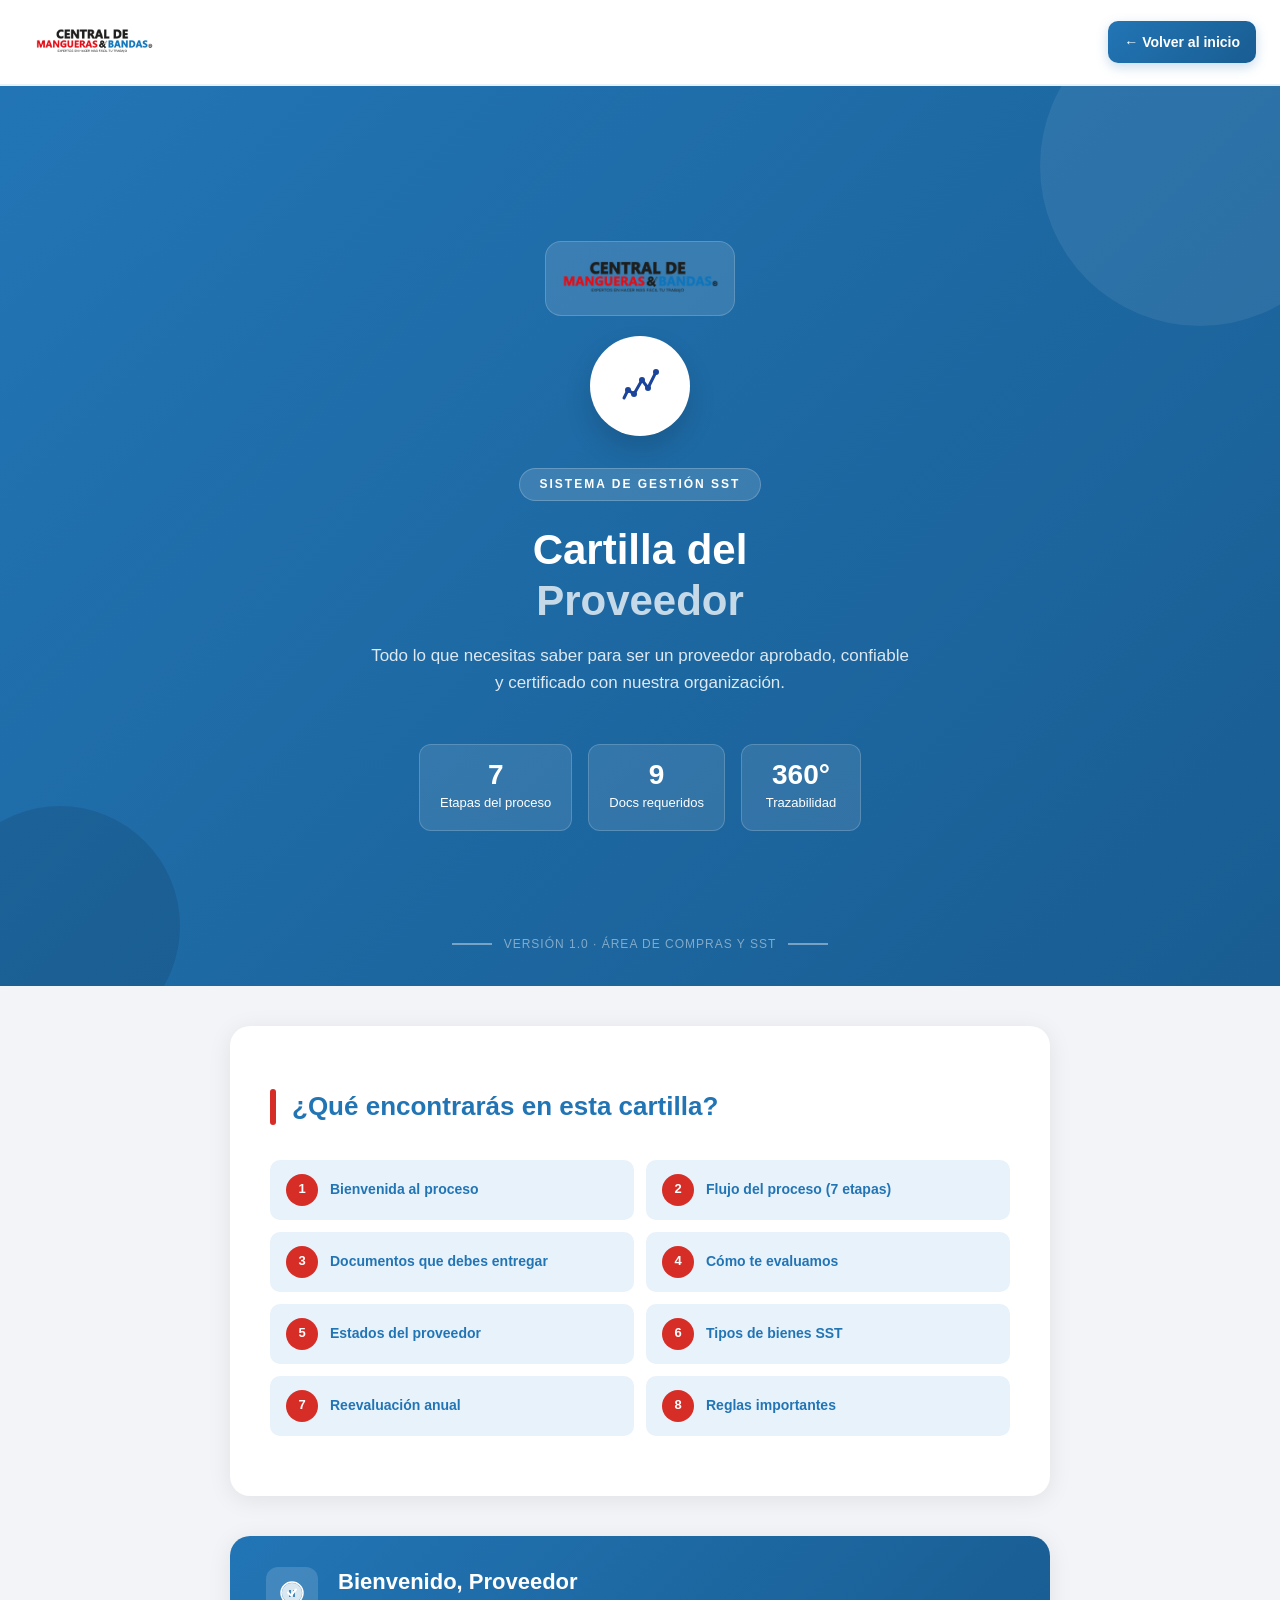
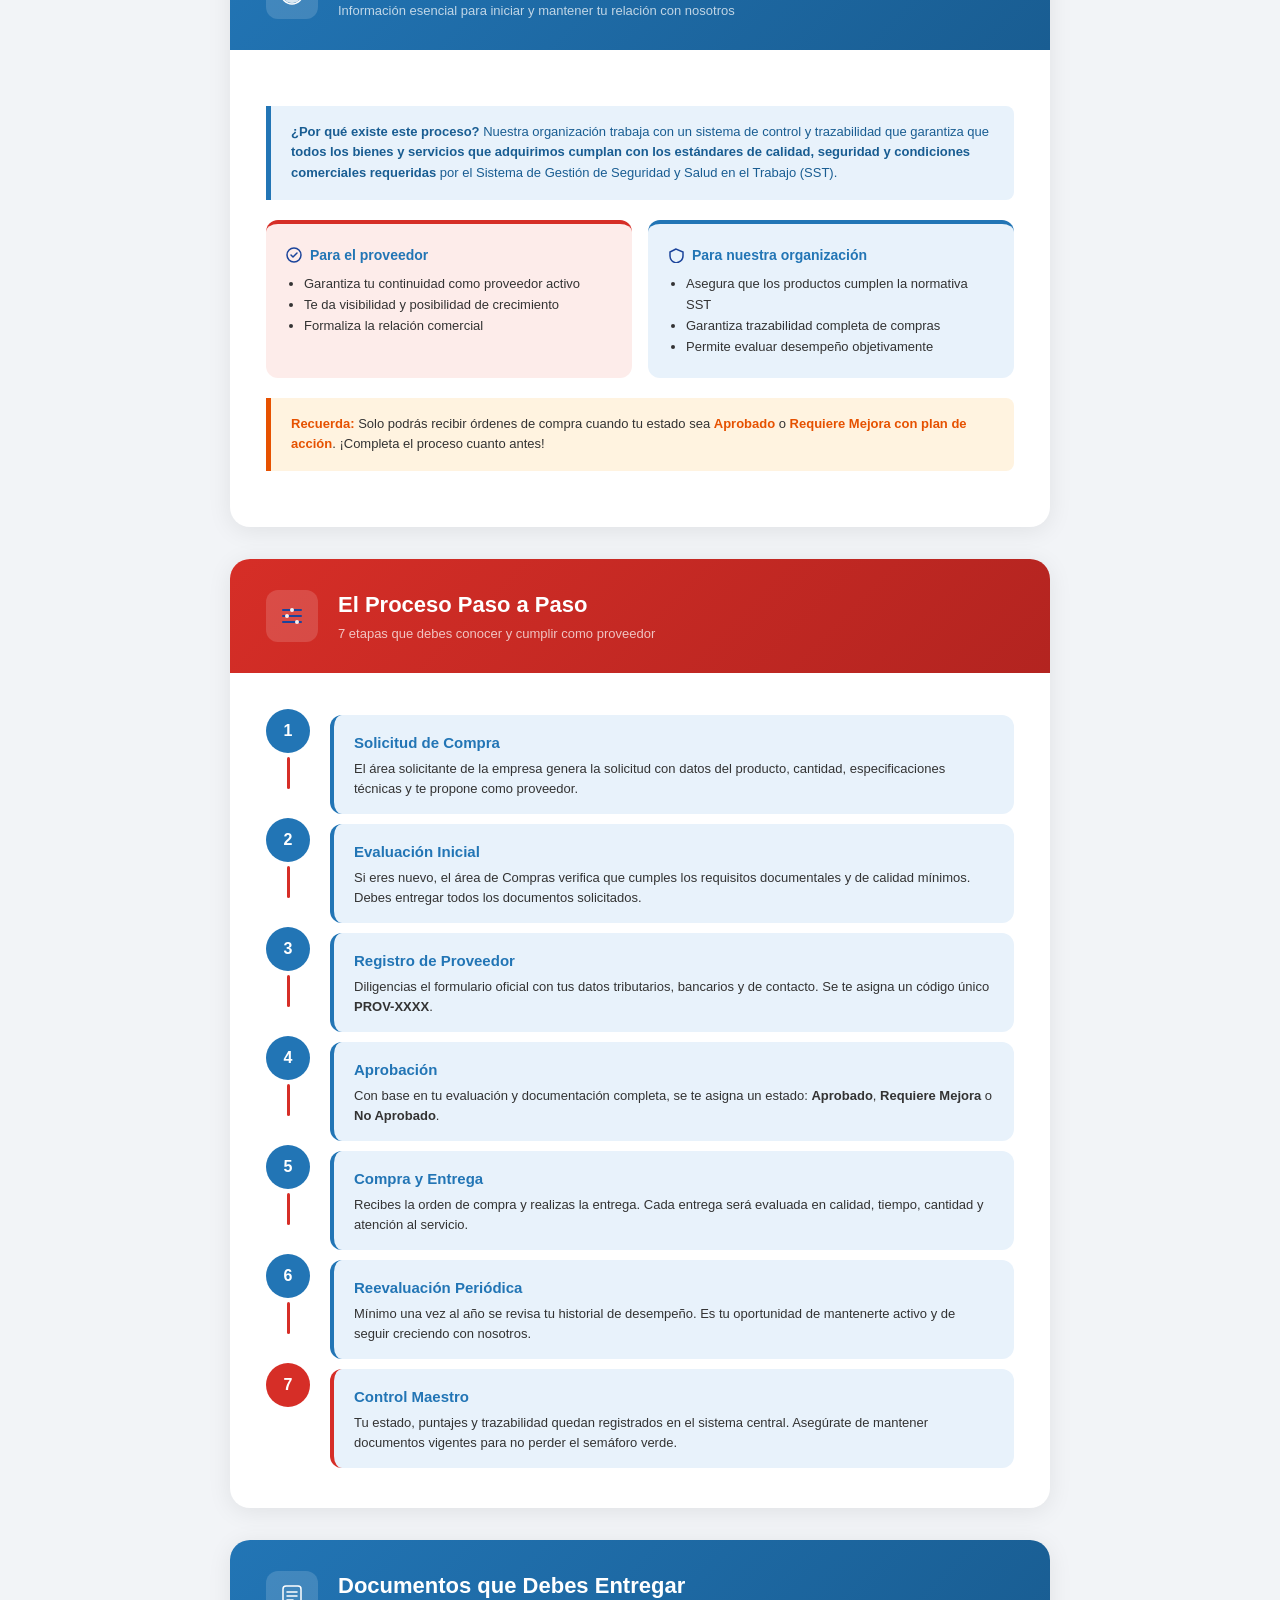
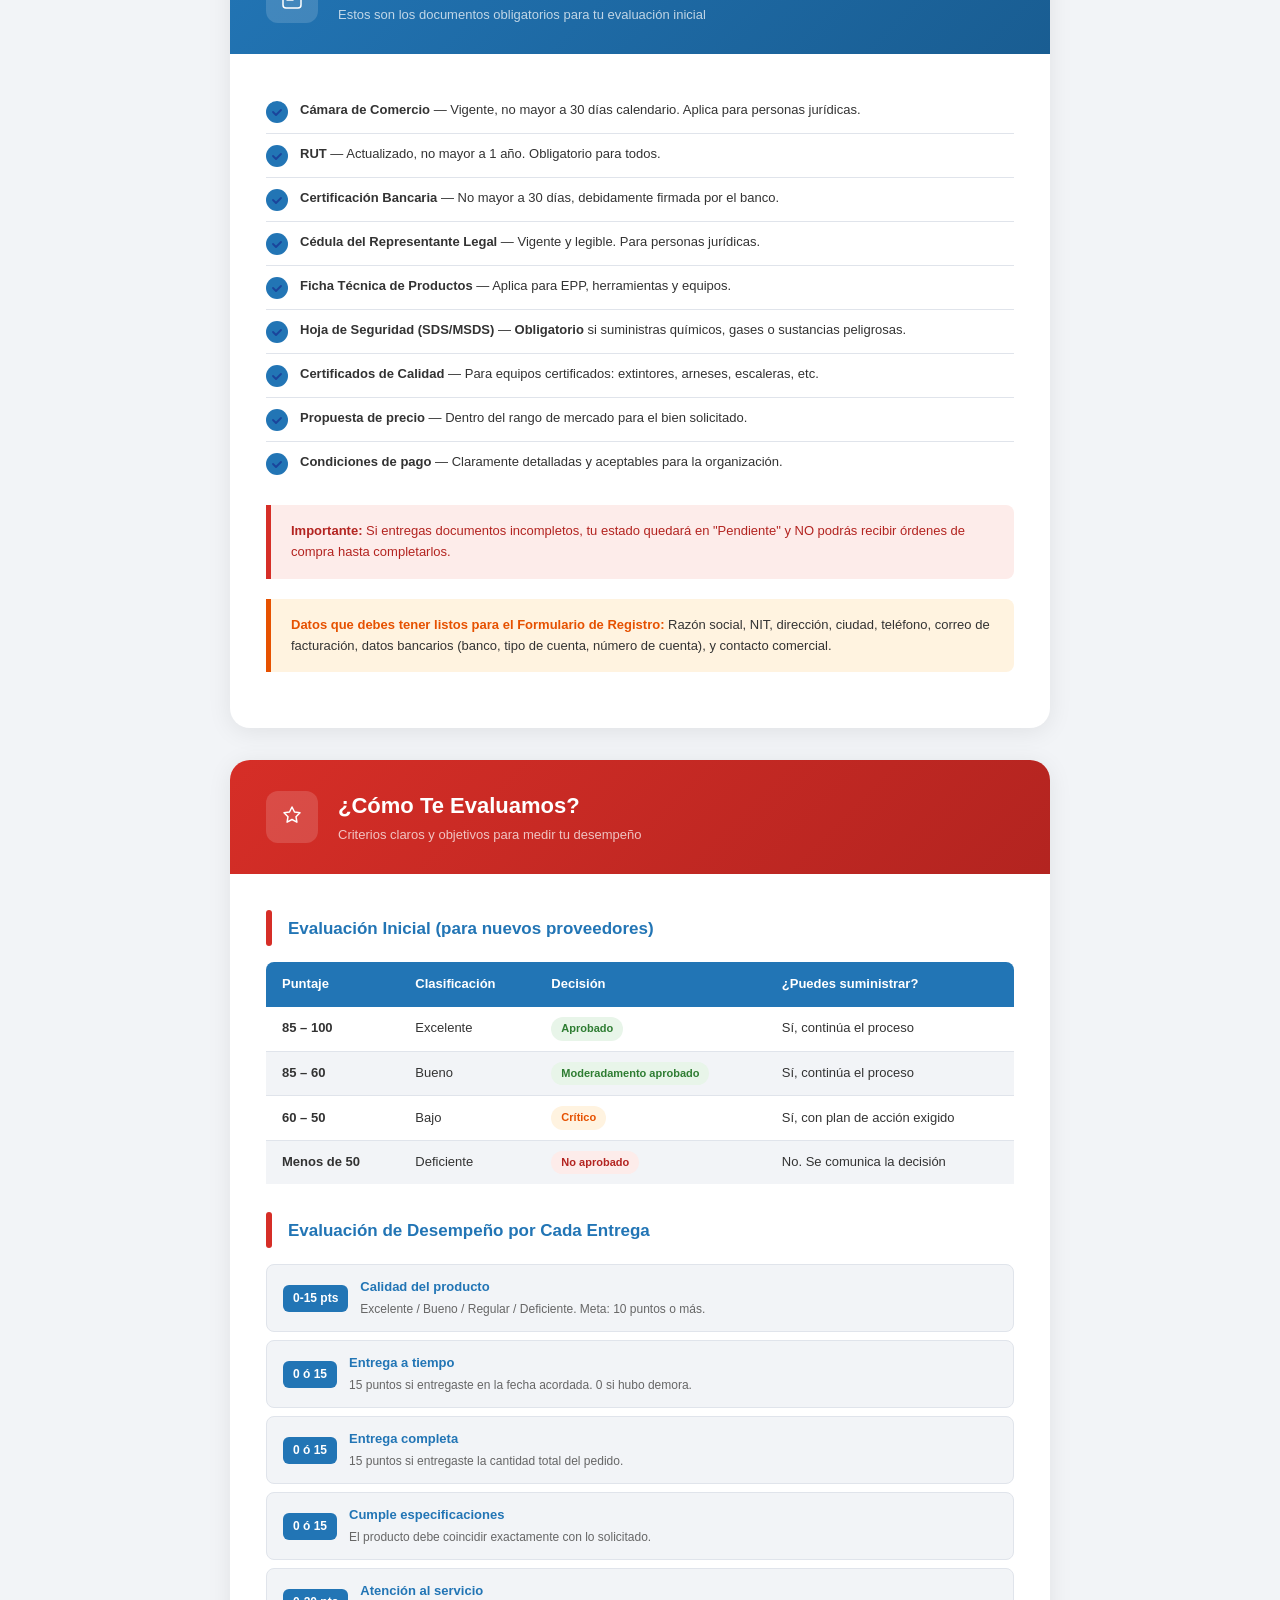
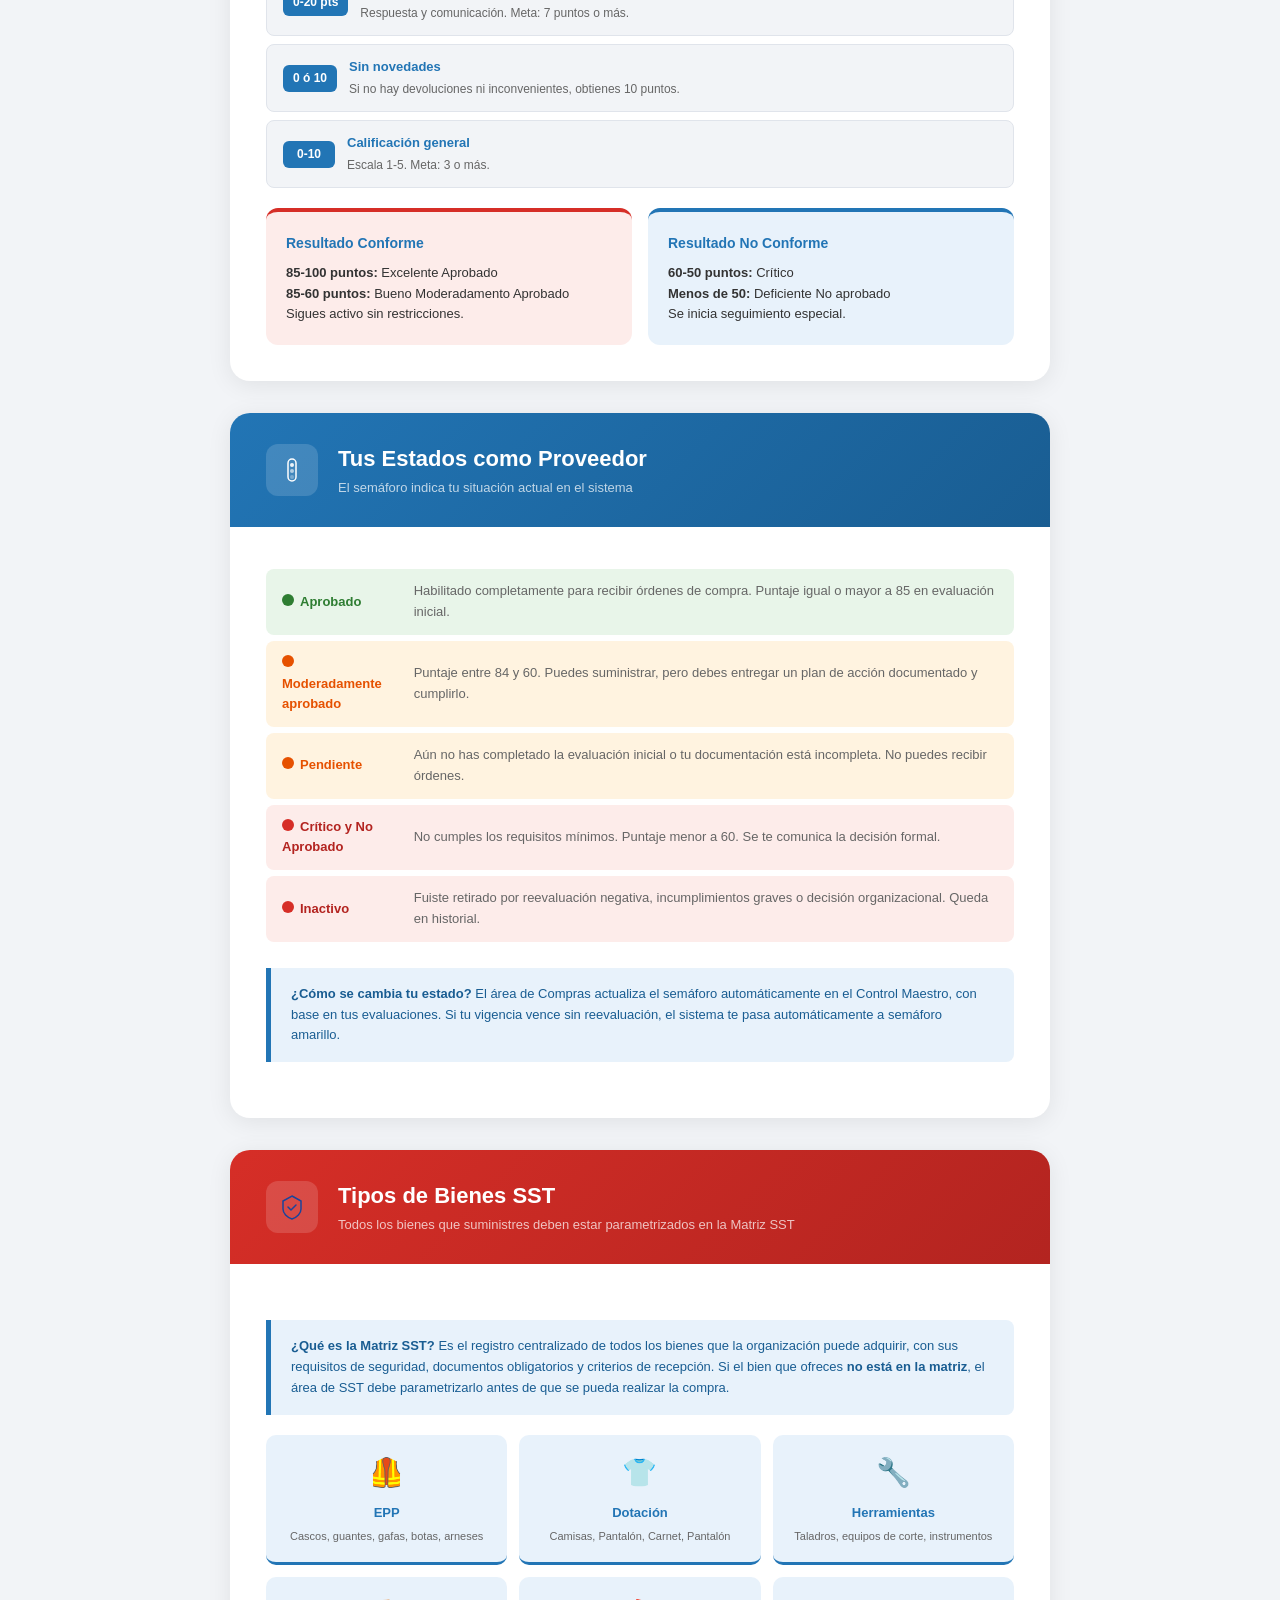
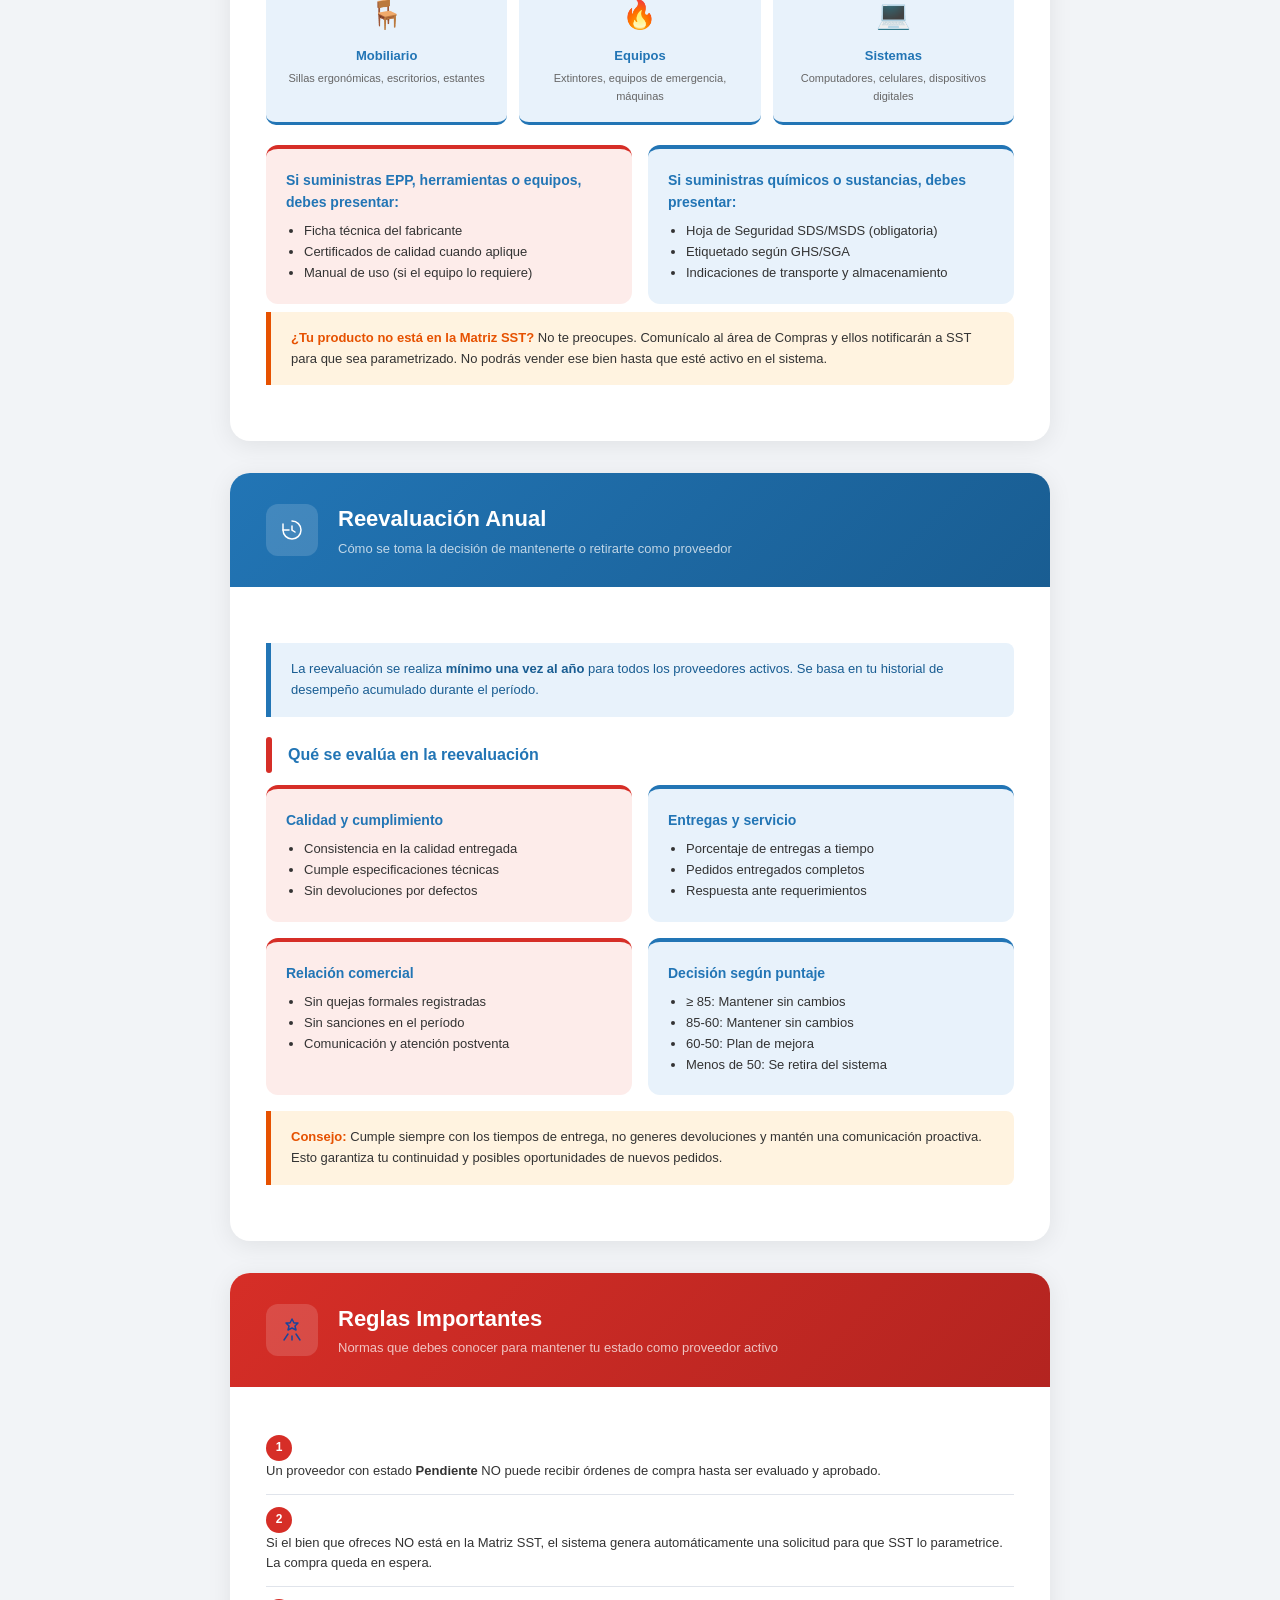
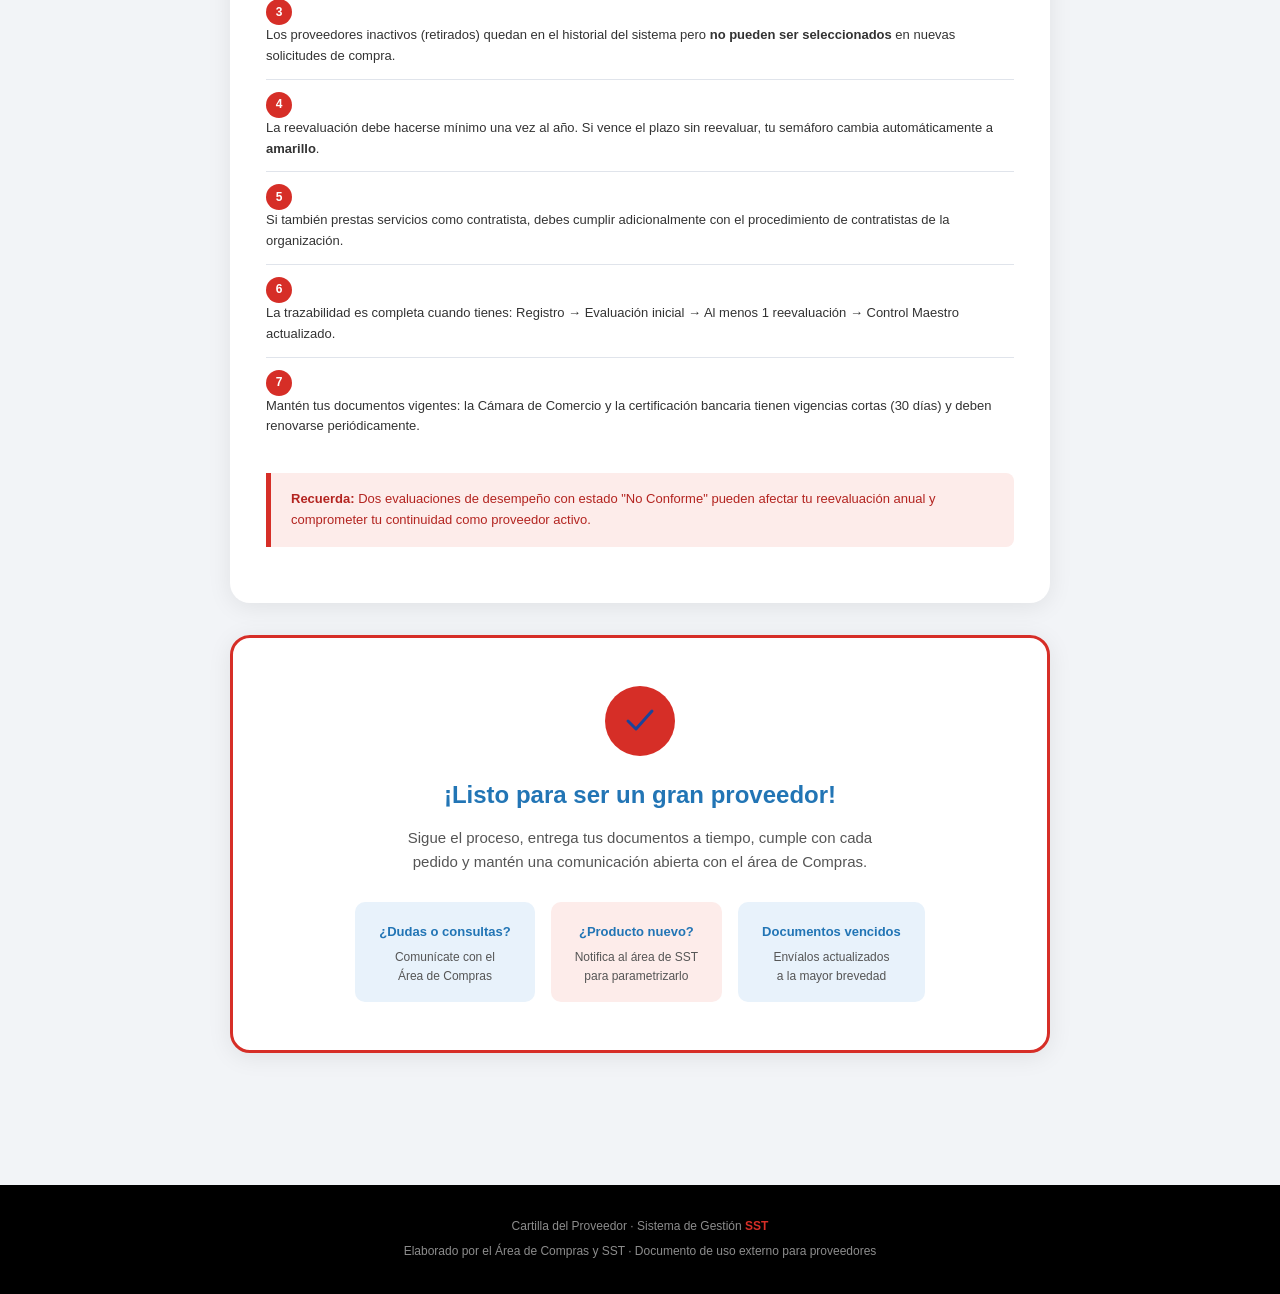
==== commit b4c0acf9: "Se mejora diseño de cartillas y estilos CSS" ====
--- a/cartilla_proveedores.html
+++ b/cartilla_proveedores.html
@@ -350,13 +350,13 @@
         <tr>
           <td><strong>85 – 100</strong></td>
           <td>Excelente</td>
-          <td><span class="badge aprobado">Aprobado</span></td>
+          <td><span class="badge aprobado">Aprobado </span></td>
           <td>Sí, continúa el proceso</td>
         </tr>
         <tr>
           <td><strong>85 – 60</strong></td>
           <td>Bueno</td>
-          <td><span class="badge aprobado">Moderadamento aprobado</span></td>
+          <td><span class="badge aprobado">Moderadamento aprobado </span></td>
           <td>Sí, continúa el proceso</td>
         </tr>
         <tr>
--- a/css/proveedores.css
+++ b/css/proveedores.css
@@ -1,8 +1,4 @@
-/* ============================================================
-   PROVEEDORES.CSS — todos los colores via variables
-   ============================================================ */
-
-/* ── TOPBAR ── */
+
 .logo-topbar {
   max-width: 150px;
   max-height: 52px;
@@ -481,7 +477,7 @@
 .puntaje-tabla tr:nth-child(even) td { background: var(--gris-suave); }
 
 .badge { display: inline-block; padding: 3px 10px; border-radius: 20px; font-size: 11px; font-weight: 700; }
-.badge.aprobado  reglas-lista{ background: var(--color-exito-suave);      color: var(--color-exito); }
+.badge.aprobado  { background: var(--color-exito-suave);      color: var(--color-exito); }
 .badge.mejora    { background: var(--color-advertencia-suave); color: var(--color-advertencia); }
 .badge.rechazado { background: var(--color-acento-suave);      color: var(--color-acento-oscuro); }
 
